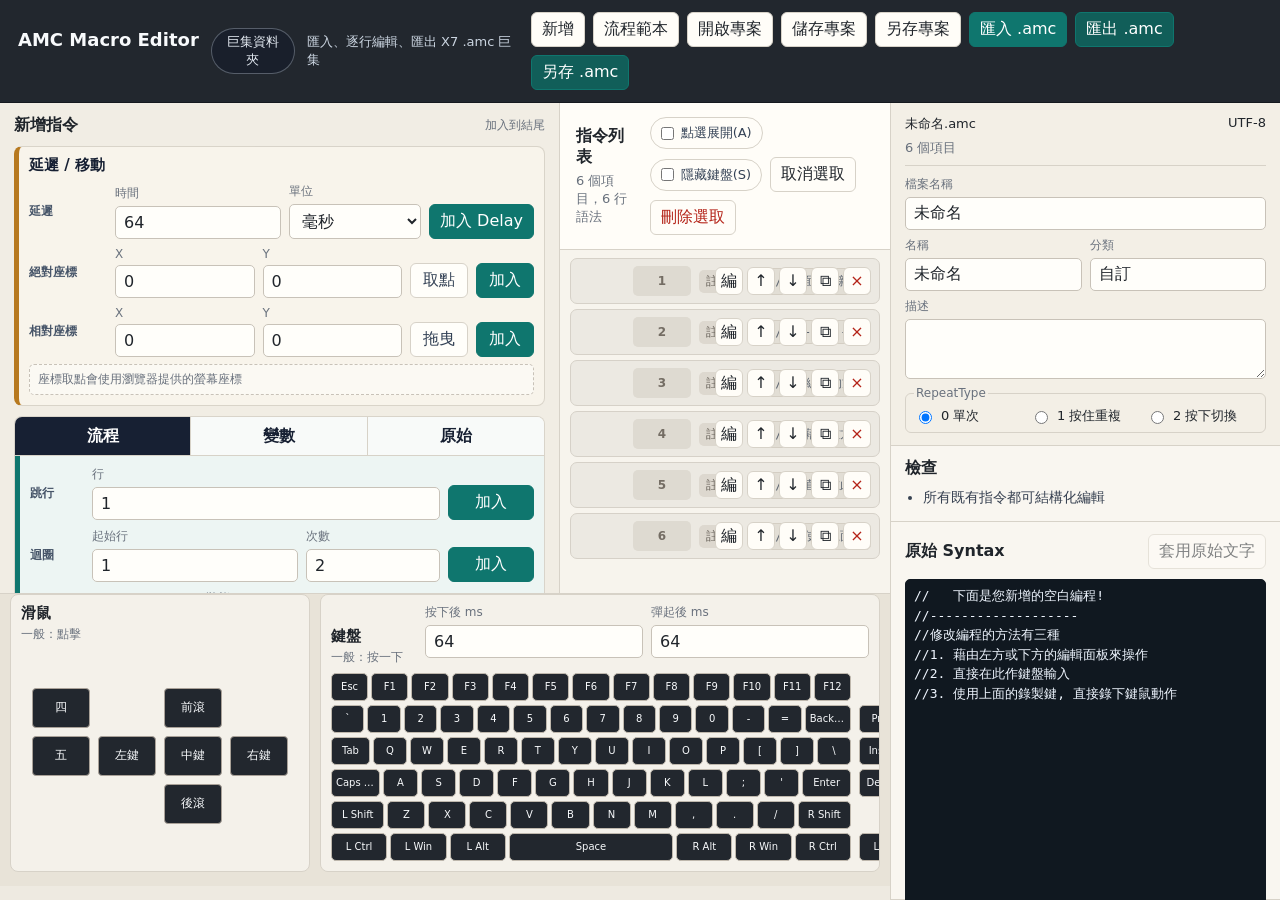
==== index.html @ 572a1f65 "Build AMC macro editor - Add browser-based X7/OSCAR .amc macro editor. - Support .amc import/export," ====
<!doctype html>
<html lang="zh-Hant">
<head>
  <meta charset="utf-8">
  <meta name="viewport" content="width=device-width, initial-scale=1">
  <title>AMC Macro Editor</title>
  <link rel="stylesheet" href="styles.css">
</head>
<body>
  <div class="app-shell">
    <header class="topbar">
      <div class="brand">
        <strong>AMC Macro Editor</strong>
        <button id="macroFolderButton" class="folder-link-button" type="button" title="複製巨集資料夾路徑">巨集資料夾</button>
        <span>匯入、逐行編輯、匯出 X7 .amc 巨集</span>
      </div>
      <div class="top-actions">
        <input id="fileInput" type="file" accept=".amc,.xml,text/xml" hidden>
        <input id="packageInput" type="file" accept=".amc,.xml,text/xml" hidden>
        <input id="projectInput" type="file" accept=".x7proj,.json,application/json" hidden>
        <button id="newButton" class="button" type="button">新增</button>
        <button id="templateButton" class="button" type="button">流程範本</button>
        <button id="openProjectButton" class="button" type="button">開啟專案</button>
        <button id="saveProjectButton" class="button" type="button">儲存專案</button>
        <button id="saveProjectAsButton" class="button" type="button">另存專案</button>
        <button id="openButton" class="button primary" type="button">匯入 .amc</button>
        <button id="exportButton" class="button strong" type="button">匯出 .amc</button>
        <button id="exportAsButton" class="button strong" type="button">另存 .amc</button>
      </div>
    </header>

    <main class="workspace">
      <aside class="sidebar">
        <section class="panel tool-panel">
          <div class="panel-head">
            <h2>新增指令</h2>
            <span id="insertPosition">加入到結尾</span>
          </div>

          <section class="tool-card tool-card-primary">
            <h3>延遲 / 移動</h3>
            <div class="tool-line delay-line">
              <span class="tool-label">延遲</span>
              <label class="inline-field">
                <span>時間</span>
                <input id="delayValue" type="number" value="64" min="0">
              </label>
              <label class="inline-field">
                <span>單位</span>
                <select id="delayUnit">
                  <option value="ms">毫秒</option>
                  <option value="s">秒</option>
                  <option value="m">分鐘</option>
                </select>
              </label>
              <button class="button" data-add="delay" type="button">加入 Delay</button>
            </div>

            <input id="moveCommand" type="hidden" value="MoveR">
            <div class="tool-line move-line">
              <span class="tool-label">絕對座標</span>
              <label class="inline-field">
                <span>X</span>
                <input id="moveAbsX" type="number" value="0">
              </label>
              <label class="inline-field">
                <span>Y</span>
                <input id="moveAbsY" type="number" value="0">
              </label>
              <button id="captureAbsButton" class="button capture-button" type="button" title="按住後在目標位置放開">取點</button>
              <button class="button" data-add="moveAbs" type="button">加入</button>
            </div>

            <div class="tool-line move-line">
              <span class="tool-label">相對座標</span>
              <label class="inline-field">
                <span>X</span>
                <input id="moveRelX" type="number" value="0">
              </label>
              <label class="inline-field">
                <span>Y</span>
                <input id="moveRelY" type="number" value="0">
              </label>
              <button id="captureRelButton" class="button capture-button" type="button" title="以絕對座標為起點，拖曳到目標位置後放開">拖曳</button>
              <button class="button" data-add="moveRel" type="button">加入</button>
            </div>
            <div id="coordinateStatus" class="coordinate-status">座標取點會使用瀏覽器提供的螢幕座標</div>
          </section>

          <section class="tool-tabs">
            <div class="tool-tab-list" role="tablist" aria-label="新增指令分類">
              <button class="tool-tab active" data-tool-tab="flow" type="button">流程</button>
              <button class="tool-tab" data-tool-tab="vars" type="button">變數</button>
              <button class="tool-tab" data-tool-tab="raw" type="button">原始</button>
            </div>

            <div class="tool-tab-panel flow-panel active" data-tool-panel="flow">
              <div class="tool-line flow-goto-line">
                <span class="tool-label">跳行</span>
                <label class="inline-field">
                  <span>行</span>
                  <input id="gotoLine" type="number" value="1" min="1">
                </label>
                <button class="button" data-add="goto" type="button" title="加入 Goto">加入</button>
              </div>

              <div class="tool-line flow-repeat-line">
                <span class="tool-label">迴圈</span>
                <label class="inline-field">
                  <span>起始行</span>
                  <input id="repeatStart" type="number" value="1" min="1">
                </label>
                <label class="inline-field">
                  <span>次數</span>
                  <input id="repeatTimes" type="number" value="2" min="1">
                </label>
                <button class="button" data-add="goWhile" type="button" title="加入 GoWhile">加入</button>
              </div>

              <div class="tool-line flow-ifkey-line">
                <span class="tool-label">按鈕條件</span>
                <label class="inline-field">
                  <span>按鈕</span>
                  <input id="ifKeyButton" type="number" value="1" min="1">
                </label>
                <label class="inline-field">
                  <span>狀態</span>
                  <select id="ifKeyState">
                    <option value="1">按下</option>
                    <option value="0">彈起</option>
                  </select>
                </label>
                <label class="inline-field">
                  <span>跳到</span>
                  <input id="ifKeyTarget" type="number" value="1" min="1">
                </label>
                <button class="button" data-add="ifKey" type="button" title="加入 IfKey">加入</button>
              </div>
            </div>

            <div class="tool-tab-panel vars-panel" data-tool-panel="vars">
              <div class="tool-line var-cond-line">
                <span class="tool-label">條件</span>
                <label class="inline-field">
                  <span>如果</span>
                  <select id="condLeft"></select>
                </label>
                <label class="inline-field">
                  <span>比較</span>
                  <select id="condOp">
                    <option value="==">等同</option>
                    <option value="!=">不等同</option>
                  </select>
                </label>
                <label class="inline-field">
                  <span>右值</span>
                  <select id="condRightKind">
                    <option value="number">數字</option>
                    <option value="var">變數</option>
                  </select>
                </label>
                <label class="inline-field">
                  <span>值</span>
                  <input id="condRightNumber" type="number" value="100">
                  <select id="condRightVar" hidden></select>
                </label>
                <label class="inline-field">
                  <span>跳到</span>
                  <input id="condTarget" type="number" value="1" min="1">
                </label>
                <button class="button" data-add="varIf" type="button" title="加入條件">加入</button>
              </div>

              <div class="tool-line var-assign-line">
                <span class="tool-label">指定</span>
                <label class="inline-field">
                  <span>指定</span>
                  <select id="assignLeft"></select>
                </label>
                <label class="inline-field">
                  <span>模式</span>
                  <select id="assignMode">
                    <option value="number">等於數字</option>
                    <option value="var">等於變數</option>
                    <option value="add">變數加數字</option>
                  </select>
                </label>
                <label class="inline-field assign-source" hidden>
                  <span>來源</span>
                  <select id="assignSource"></select>
                </label>
                <label class="inline-field">
                  <span>數值</span>
                  <input id="assignNumber" type="number" value="100">
                </label>
                <button class="button" data-add="varSet" type="button" title="加入指定">加入</button>
              </div>
            </div>

            <div class="tool-tab-panel raw-tool-panel" data-tool-panel="raw">
              <div class="tool-line package-line">
                <span class="tool-label">AMC 包</span>
                <span class="disabled-note">插入外部 .amc，匯出時展開</span>
                <button id="packageButton" class="button primary" type="button">插入包</button>
              </div>
              <div class="tool-line raw-line disabled-line">
                <span class="tool-label">原始行</span>
                <label class="inline-field">
                  <span>指令</span>
                  <input id="rawLine" type="text" value="" disabled>
                </label>
                <button class="button" data-add="rawLine" type="button" disabled>加入原始行</button>
              </div>
              <div class="tool-line raw-blank-line disabled-line">
                <span class="tool-label">空白行</span>
                <span class="disabled-note">暫停使用</span>
                <button class="button" data-add="blank" type="button" disabled>空白行</button>
              </div>
              <div class="tool-line raw-comment-line">
                <span class="tool-label">註解</span>
                <label class="inline-field">
                  <span>文字</span>
                  <input id="commentText" type="text" value="說明">
                </label>
                <button class="button" data-add="comment" type="button">加入註解</button>
              </div>
            </div>
          </section>
        </section>
      </aside>

      <section class="editor-shell">
        <div class="editor-head">
          <div>
            <h1>指令列表</h1>
            <p id="editorSummary">0 個項目，0 行語法</p>
          </div>
          <div class="editor-actions">
            <label class="toggle-chip" title="A：切換點選指令列時是否直接展開編輯欄">
              <input id="autoExpandToggle" type="checkbox">
              <span>點選展開(A)</span>
            </label>
            <label class="toggle-chip" title="S：收合/展開鍵盤滑鼠">
              <input id="inputDockToggle" type="checkbox">
              <span>隱藏鍵盤(S)</span>
            </label>
            <button id="clearSelectionButton" class="button" type="button">取消選取</button>
            <button id="deleteSelectionButton" class="button danger" type="button">刪除選取</button>
          </div>
        </div>
        <div id="steps" class="steps" aria-live="polite"></div>
      </section>

      <section id="inputDock" class="input-dock">
        <button id="inputDockRestore" class="input-dock-status" type="button" title="按 S 展開鍵盤滑鼠">
          <strong>鍵盤 / 滑鼠</strong>
          <span>已收合，按 S 展開</span>
        </button>

        <section class="panel mouse-panel">
          <div class="input-head">
            <div>
              <h2>滑鼠</h2>
              <span id="mouseMode">一般：點擊</span>
            </div>
          </div>
          <div id="mousePadGrid" class="mouse-pad-grid">
            <button class="mouse-key mouse-side mouse-four" data-mouse-action="Button4" type="button" title="側鍵4">四</button>
            <button class="mouse-key mouse-side mouse-five" data-mouse-action="Button5" type="button" title="側鍵5">五</button>
            <button class="mouse-key mouse-button mouse-left" data-mouse-action="Left" type="button" title="左鍵">左鍵</button>
            <button class="mouse-key mouse-button mouse-middle" data-mouse-action="Middle" type="button" title="中鍵">中鍵</button>
            <button class="mouse-key mouse-button mouse-right" data-mouse-action="Right" type="button" title="右鍵">右鍵</button>
            <button class="mouse-key mouse-wheel mouse-wheel-up" data-mouse-action="WheelUp" type="button" title="滾輪向上">前滾</button>
            <button class="mouse-key mouse-wheel mouse-wheel-down" data-mouse-action="WheelDown" type="button" title="滾輪向下">後滾</button>
          </div>
        </section>

        <section class="panel keyboard-panel">
          <div class="keyboard-head">
            <div>
              <h2>鍵盤</h2>
              <span id="keyboardMode">一般：按一下</span>
            </div>
            <div class="tap-settings">
              <label class="field compact">
                <span>按下後 ms</span>
                <input id="tapDelayInput" type="number" value="64" min="0">
              </label>
              <label class="field compact">
                <span>彈起後 ms</span>
                <input id="tapReleaseDelayInput" type="number" value="64" min="0">
              </label>
            </div>
          </div>
          <div id="keyboardGrid" class="keyboard-grid"></div>
        </section>
      </section>

      <aside class="raw-shell">
        <section class="panel meta-panel">
          <div class="compact-facts meta-facts">
            <span id="fileName">未命名.amc</span>
            <span id="encodingName">UTF-8</span>
            <span id="statusText">可編輯</span>
          </div>
          <label class="field">
            <span>檔案名稱</span>
            <input id="saveNameInput" type="text" autocomplete="off" value="未命名">
          </label>
          <div class="meta-grid">
            <label class="field">
              <span>名稱</span>
              <input id="commentInput" type="text" autocomplete="off">
            </label>
            <label class="field">
              <span>分類</span>
              <input id="softwareInput" type="text" autocomplete="off">
            </label>
          </div>
          <label class="field">
            <span>描述</span>
            <textarea id="descriptionInput" rows="2"></textarea>
          </label>
          <fieldset class="repeat-field">
            <legend>RepeatType</legend>
            <label><input type="radio" name="repeatType" value="0"> 0 單次</label>
            <label><input type="radio" name="repeatType" value="1"> 1 按住重複</label>
            <label><input type="radio" name="repeatType" value="2"> 2 按下切換</label>
          </fieldset>
        </section>
        <section class="panel analysis-panel">
          <h2>檢查</h2>
          <ul id="analysisList" class="analysis-list"></ul>
        </section>
        <section class="panel raw-panel">
          <div class="panel-head">
            <h2>原始 Syntax</h2>
            <button id="applyRawButton" class="button" type="button" disabled>套用原始文字</button>
          </div>
          <textarea id="rawSyntax" spellcheck="false"></textarea>
        </section>
      </aside>
    </main>
  </div>

  <script src="macro-core.js"></script>
  <script src="app.js"></script>
</body>
</html>
---- styles.css ----
:root {
  --bg: #eeeae1;
  --surface: #fffdf8;
  --surface-soft: #f7f4ed;
  --ink: #20252b;
  --muted: #69717d;
  --line: #d7d2c8;
  --accent: #0f766e;
  --accent-strong: #115e59;
  --danger: #b42318;
  --code-bg: #101820;
  --code-ink: #eff6ff;
  font-family: "Segoe UI", "Noto Sans TC", "Microsoft JhengHei", system-ui, sans-serif;
}

* {
  box-sizing: border-box;
}

html,
body {
  margin: 0;
  min-height: 100%;
  background: var(--bg);
  color: var(--ink);
}

body {
  overflow: hidden;
}

button,
input,
select,
textarea {
  font: inherit;
}

.app-shell {
  display: grid;
  grid-template-rows: auto 1fr;
  height: 100vh;
}

.topbar {
  display: flex;
  align-items: center;
  justify-content: space-between;
  gap: 16px;
  padding: 12px 18px;
  background: #22272e;
  color: #f8fafc;
  border-bottom: 1px solid #15191f;
}

.brand {
  display: flex;
  align-items: baseline;
  gap: 12px;
  min-width: 0;
}

.brand strong {
  font-size: 18px;
  white-space: nowrap;
}

.folder-link-button {
  min-height: 28px;
  border: 1px solid rgba(203, 213, 225, 0.34);
  border-radius: 999px;
  background: rgba(15, 23, 42, 0.42);
  color: #e2e8f0;
  padding: 4px 10px;
  font-size: 13px;
  cursor: pointer;
}

.folder-link-button:hover {
  border-color: #5eead4;
  color: #ffffff;
}

.brand span {
  color: #cbd5e1;
  font-size: 13px;
}

.top-actions,
.button-row,
.editor-actions {
  display: flex;
  align-items: center;
  gap: 8px;
  flex-wrap: wrap;
}

.toggle-chip {
  display: inline-flex;
  align-items: center;
  gap: 7px;
  min-height: 32px;
  padding: 6px 10px;
  border: 1px solid var(--line);
  border-radius: 999px;
  background: var(--surface);
  color: #334155;
  font-size: 13px;
  cursor: pointer;
  user-select: none;
}

.toggle-chip input {
  width: auto;
  min-height: auto;
  margin: 0;
  accent-color: var(--accent);
}

.toggle-chip:has(input:checked) {
  border-color: var(--accent);
  background: #e6f3f1;
  color: #0f766e;
}

.button,
.icon-button {
  min-height: 32px;
  border: 1px solid var(--line);
  border-radius: 6px;
  background: var(--surface);
  color: var(--ink);
  padding: 6px 10px;
  cursor: pointer;
}

.button:hover,
.icon-button:hover,
.key:hover {
  border-color: var(--accent);
}

.button.primary,
.button.strong {
  background: var(--accent);
  border-color: var(--accent);
  color: white;
}

.button.strong {
  background: var(--accent-strong);
}

.button.danger,
.icon-button.danger {
  color: var(--danger);
}

.button[data-add] {
  background: var(--accent);
  border-color: var(--accent);
  color: #ffffff;
}

.button[data-add]:hover {
  background: var(--accent-strong);
  border-color: var(--accent-strong);
}

.button[data-add]:disabled {
  background: #e7e2d8;
  border-color: #c8c2b8;
  color: #8a8277;
}

.button.full {
  width: 100%;
}

.button:disabled {
  opacity: 0.55;
  cursor: default;
}

.workspace {
  display: grid;
  grid-template-columns: minmax(460px, 560px) minmax(0, 1fr) minmax(320px, 390px);
  grid-template-rows: minmax(0, 1fr) auto;
  min-height: 0;
}

.sidebar,
.raw-shell {
  min-height: 0;
  overflow: auto;
  background: #e8e3d8;
}

.sidebar {
  grid-column: 1;
  grid-row: 1;
  border-right: 1px solid var(--line);
  overflow-x: hidden;
}

.raw-shell {
  grid-column: 3;
  grid-row: 1 / 3;
  display: grid;
  grid-template-rows: auto auto minmax(0, 1fr);
  border-left: 1px solid var(--line);
}

.panel {
  padding: 12px 14px;
  border-bottom: 1px solid var(--line);
  background: rgba(255, 253, 248, 0.74);
}

.panel h2,
.editor-head h1 {
  margin: 0;
  font-size: 16px;
}

.panel-head,
.editor-head {
  display: flex;
  justify-content: space-between;
  align-items: center;
  gap: 12px;
}

.panel-head span,
.muted {
  color: var(--muted);
  font-size: 12px;
}

.compact-facts {
  display: grid;
  grid-template-columns: minmax(0, 1fr) auto;
  gap: 6px 8px;
  font-size: 13px;
}

.compact-facts span {
  min-width: 0;
  overflow: hidden;
  text-overflow: ellipsis;
  white-space: nowrap;
}

#statusText {
  grid-column: 1 / -1;
  color: var(--muted);
}

.meta-facts {
  margin-bottom: 10px;
  padding-bottom: 8px;
  border-bottom: 1px solid var(--line);
}

.meta-grid,
.tap-settings,
.split-fields {
  display: grid;
  grid-template-columns: repeat(2, minmax(0, 1fr));
  gap: 8px;
}

.split-fields {
  align-items: end;
}

.field,
.inline-field {
  display: grid;
  gap: 4px;
  min-width: 0;
}

.field {
  margin-bottom: 9px;
}

.field.compact {
  margin-bottom: 8px;
}

.field span,
.inline-field span,
.repeat-field legend {
  color: var(--muted);
  font-size: 12px;
}

input,
select,
textarea {
  width: 100%;
  min-height: 32px;
  border: 1px solid #c8c2b8;
  border-radius: 5px;
  background: #fffefa;
  color: var(--ink);
  padding: 6px 8px;
}

textarea {
  resize: vertical;
  line-height: 1.45;
}

input:focus,
select:focus,
textarea:focus,
button:focus-visible {
  outline: 2px solid rgba(15, 118, 110, 0.28);
  outline-offset: 1px;
}

.repeat-field {
  display: grid;
  grid-template-columns: repeat(3, minmax(0, 1fr));
  gap: 6px;
  margin: 0;
  padding: 8px;
  border: 1px solid var(--line);
  border-radius: 6px;
}

.repeat-field label {
  display: flex;
  align-items: center;
  gap: 6px;
  font-size: 13px;
  white-space: nowrap;
}

.repeat-field input {
  width: auto;
  min-height: auto;
}

.raw-shell .meta-panel {
  background: #f3efe6;
}

.raw-shell .meta-panel .field {
  margin-bottom: 7px;
}

.raw-shell .meta-panel textarea {
  min-height: 58px;
}

.raw-shell .meta-panel .repeat-field {
  grid-template-columns: repeat(3, minmax(0, 1fr));
  gap: 5px;
  padding: 7px 8px;
}

.keyboard-panel {
  background: #f4f1ea;
  border: 1px solid var(--line);
  border-radius: 8px;
  margin: 0;
  padding: 9px 10px 10px;
  min-width: 0;
  overflow-x: auto;
}

.mouse-panel {
  background: #f4f1ea;
  border: 1px solid var(--line);
  border-radius: 8px;
  margin: 0;
  padding: 9px 10px 10px;
  align-self: stretch;
  display: grid;
  grid-template-rows: auto 1fr;
}

.input-dock {
  grid-column: 1 / 3;
  grid-row: 2;
  display: grid;
  grid-template-columns: 300px minmax(0, 1fr);
  gap: 10px;
  align-items: end;
  padding: 0 10px 14px;
  margin-bottom: 14px;
  border-top: 1px solid var(--line);
  background: #e8e3d8;
}

.input-dock-status {
  display: none;
  width: 100%;
  min-height: 38px;
  border: 1px solid var(--line);
  border-radius: 7px;
  background: #f7f4ed;
  color: #334155;
  cursor: pointer;
  text-align: left;
  padding: 6px 12px;
}

.input-dock-status strong {
  margin-right: 10px;
}

.input-dock-status span {
  color: var(--muted);
  font-size: 12px;
}

.input-dock.collapsed {
  grid-template-columns: minmax(0, 1fr);
  align-items: stretch;
  padding: 8px 10px 10px;
  margin-bottom: 8px;
}

.input-dock.collapsed .input-dock-status {
  display: block;
}

.input-dock.collapsed .mouse-panel,
.input-dock.collapsed .keyboard-panel {
  display: none;
}

.input-dock > .panel {
  height: 100%;
}

.keyboard-head,
.input-head {
  display: flex;
  justify-content: space-between;
  gap: 12px;
  align-items: end;
  margin-bottom: 7px;
}

.keyboard-head h2,
.input-head h2 {
  margin: 0;
  font-size: 15px;
}

.keyboard-head span,
.input-head span {
  color: var(--muted);
  font-size: 12px;
}

.tool-panel {
  background: #f1ede4;
}

.tool-panel > .panel-head {
  margin-bottom: 10px;
}

.keyboard-grid {
  display: grid;
  grid-template-columns: minmax(520px, 1fr) minmax(150px, 170px) minmax(135px, 155px);
  align-items: end;
  gap: 8px;
  min-width: 821px;
}

.keyboard-section {
  display: grid;
  gap: 4px;
  min-width: 0;
}

.keyboard-row {
  display: flex;
  gap: 3px;
  min-width: 0;
}

.key {
  flex: 1 1 0;
  min-width: 0;
  min-height: 28px;
  border: 1px solid #bfb8ad;
  border-radius: 5px;
  background: #22272e;
  color: #f8fafc;
  padding: 3px 4px;
  font-size: 10px;
  line-height: 1;
  cursor: pointer;
  overflow: hidden;
  text-overflow: ellipsis;
  white-space: nowrap;
}

.key-space {
  flex: 4 1 0;
}

.key-backspace,
.key-caps-lock,
.key-enter,
.key-l-shift,
.key-r-shift {
  flex: 1.55 1 0;
}

.key-tab,
.key-l-ctrl,
.key-r-ctrl,
.key-l-alt,
.key-r-alt,
.key-l-win,
.key-r-win {
  flex: 1.2 1 0;
}

.key-spacer {
  flex: 0.45 1 0;
}

.mouse-pad-grid {
  display: grid;
  grid-template-columns: repeat(4, 58px);
  grid-template-rows: repeat(3, 40px);
  gap: 8px;
  align-items: stretch;
  justify-content: center;
  align-content: center;
  width: max-content;
  max-width: 100%;
  justify-self: center;
  align-self: center;
}

.mouse-key {
  border: 1px solid #a9a198;
  border-radius: 4px;
  background: #22272e;
  color: #f8fafc;
  cursor: pointer;
  font-size: 12px;
}

.mouse-key:hover {
  border-color: var(--accent);
}

.mouse-four {
  grid-column: 1;
  grid-row: 1;
}

.mouse-five {
  grid-column: 1;
  grid-row: 2;
}

.mouse-left {
  grid-column: 2;
  grid-row: 2;
}

.mouse-middle {
  grid-column: 3;
  grid-row: 2;
}

.mouse-right {
  grid-column: 4;
  grid-row: 2;
}

.mouse-wheel-up {
  grid-column: 3;
  grid-row: 1;
}

.mouse-wheel-down {
  grid-column: 3;
  grid-row: 3;
}

details {
  border: 1px solid rgba(215, 210, 200, 0.95);
  border-left-width: 5px;
  border-radius: 8px;
  padding: 9px 10px 10px;
  margin-top: 10px;
  background: #fffdf8;
}

details:first-of-type {
  margin-top: 0;
}

summary {
  cursor: pointer;
  font-weight: 650;
  margin-bottom: 8px;
}

.tool-panel details:nth-of-type(1) {
  background: #edf5f3;
  border-left-color: #0f766e;
}

.tool-panel details:nth-of-type(2) {
  background: #f2eff8;
  border-left-color: #6d5bd0;
}

.tool-panel details:nth-of-type(3) {
  background: #eef3f8;
  border-left-color: #2563eb;
}

.tool-panel details summary {
  display: flex;
  align-items: center;
  gap: 6px;
  color: #172033;
}

.tool-panel details summary::marker {
  color: #172033;
}

.tool-card {
  border: 1px solid rgba(215, 210, 200, 0.95);
  border-left-width: 5px;
  border-radius: 8px;
  padding: 9px 10px 10px;
  margin-bottom: 10px;
}

.tool-card-primary {
  background: #f8f4eb;
  border-left-color: #b7791f;
}

.tool-card h3 {
  margin: 0 0 8px;
  font-size: 15px;
  color: #172033;
}

.tool-tabs {
  border: 1px solid rgba(215, 210, 200, 0.95);
  border-radius: 8px;
  overflow: hidden;
  background: #fffdf8;
}

.tool-tab-list {
  display: grid;
  grid-template-columns: repeat(3, 1fr);
  gap: 0;
  border-bottom: 1px solid var(--line);
}

.tool-tab {
  min-height: 38px;
  border: 0;
  border-right: 1px solid var(--line);
  background: #f8faf9;
  color: #172033;
  font-weight: 650;
  cursor: pointer;
}

.tool-tab:last-child {
  border-right: 0;
}

.tool-tab.active {
  background: #172033;
  color: #ffffff;
}

.tool-tab-panel {
  display: none;
  padding: 10px;
  border-left: 5px solid transparent;
}

.tool-tab-panel.active {
  display: block;
}

.flow-panel {
  background: #edf5f3;
  border-left-color: #0f766e;
}

.vars-panel {
  background: #f2eff8;
  border-left-color: #6d5bd0;
}

.raw-tool-panel {
  background: #eef3f8;
  border-left-color: #2563eb;
}

.tool-line {
  display: grid;
  grid-template-columns: 78px minmax(0, 1fr) auto;
  gap: 8px;
  align-items: end;
  margin-top: 8px;
}

.tool-line:first-of-type {
  margin-top: 0;
}

.tool-line .tool-label {
  align-self: center;
  color: #475569;
  font-size: 12px;
  font-weight: 650;
}

.tool-line .field,
.tool-line .inline-field {
  margin-bottom: 0;
}

.tool-line .button {
  white-space: nowrap;
}

.mouse-line {
  grid-template-columns: 78px minmax(0, 1fr) auto auto;
}

.delay-line {
  grid-template-columns: 78px minmax(90px, 1fr) minmax(88px, 0.8fr) auto;
}

.move-line {
  grid-template-columns: 78px minmax(74px, 1fr) minmax(74px, 1fr) 58px 58px;
}

.capture-button {
  background: #fffefa;
  color: #334155;
  padding-left: 6px;
  padding-right: 6px;
}

.capture-button.active {
  border-color: #2563eb;
  background: #dbeafe;
  color: #1d4ed8;
}

.coordinate-status {
  margin-top: 7px;
  padding: 6px 8px;
  border: 1px dashed #c8c2b8;
  border-radius: 5px;
  background: rgba(255, 255, 255, 0.42);
  color: var(--muted);
  font-size: 12px;
}

.coordinate-capture-overlay {
  position: fixed;
  inset: 0;
  z-index: 9999;
  display: grid;
  place-items: center;
  pointer-events: none;
  background: rgba(15, 23, 42, 0.08);
  color: #0f172a;
  cursor: crosshair;
}

.coordinate-capture-overlay::before {
  content: "";
  position: absolute;
  inset: 0;
  cursor: crosshair;
}

.coordinate-capture-card {
  padding: 9px 12px;
  border-radius: 7px;
  background: rgba(255, 253, 248, 0.92);
  border: 1px solid var(--line);
  box-shadow: 0 8px 24px rgba(15, 23, 42, 0.18);
  font-size: 13px;
  font-weight: 650;
}

.flow-goto-line {
  grid-template-columns: 54px minmax(0, 1fr) 86px;
}

.flow-repeat-line {
  grid-template-columns: 54px minmax(80px, 1fr) minmax(60px, 0.65fr) 86px;
}

.flow-ifkey-line {
  grid-template-columns: 54px minmax(66px, 0.8fr) minmax(82px, 0.9fr) minmax(66px, 0.8fr) 86px;
}

.var-cond-line {
  grid-template-columns: 44px minmax(62px, 0.85fr) minmax(58px, 0.75fr) minmax(62px, 0.8fr) minmax(66px, 0.9fr) minmax(46px, 0.55fr) 86px;
  gap: 6px;
}

.var-assign-line {
  grid-template-columns: 44px minmax(64px, 0.8fr) minmax(104px, 1.1fr) minmax(64px, 0.8fr) minmax(58px, 0.7fr) 86px;
  gap: 6px;
}

.raw-line,
.package-line,
.raw-comment-line {
  grid-template-columns: 78px minmax(0, 1fr) auto;
}

.raw-blank-line {
  grid-template-columns: 78px minmax(0, 1fr) auto;
}

.tool-tab-panel .button[data-add] {
  width: 86px;
  padding-left: 6px;
  padding-right: 6px;
}

.disabled-line {
  opacity: 0.62;
}

.disabled-note {
  align-self: center;
  min-height: 32px;
  display: flex;
  align-items: center;
  padding: 0 9px;
  border: 1px dashed #b8b1a7;
  border-radius: 5px;
  color: var(--muted);
  background: rgba(255, 255, 255, 0.42);
}

.editor-shell {
  grid-column: 2;
  grid-row: 1;
  min-width: 0;
  min-height: 0;
  display: grid;
  grid-template-rows: auto minmax(0, 1fr);
  background: var(--surface-soft);
}

.editor-head {
  padding: 14px 16px;
  border-bottom: 1px solid var(--line);
  background: var(--surface);
}

.editor-head p {
  margin: 4px 0 0;
  color: var(--muted);
  font-size: 13px;
}

.steps {
  position: relative;
  min-height: 0;
  overflow: auto;
  padding: 8px 10px;
}

.step-row {
  position: relative;
  display: grid;
  grid-template-columns: 46px 58px minmax(0, 1fr) auto;
  gap: 8px;
  align-items: center;
  padding: 7px 8px;
  margin-bottom: 5px;
  border: 1px solid var(--line);
  border-radius: 7px;
  background: var(--surface);
  cursor: pointer;
}

.step-row.dragging {
  opacity: 0.48;
}

.step-row.drop-before::before,
.step-row.drop-after::after {
  content: "";
  position: absolute;
  left: 8px;
  right: 8px;
  height: 3px;
  border-radius: 999px;
  background: var(--accent);
  box-shadow: 0 0 0 2px rgba(15, 118, 110, 0.16);
}

.step-row.drop-before::before {
  top: -5px;
}

.step-row.drop-after::after {
  bottom: -5px;
}

.step-row.selected {
  border-color: var(--accent);
  box-shadow: 0 0 0 2px rgba(15, 118, 110, 0.14);
}

.step-row.flow-target {
  background: #fffdf5;
}

.step-row.flow-inner-target .line-number {
  background: #fef3c7;
  color: #92400e;
}

.step-row.flow-invalid {
  border-color: rgba(180, 35, 24, 0.55);
}

.step-row.package-row {
  background: #f6fbfb;
}

.step-row.type-comment {
  border-color: #d6d1c8;
  background: #ece9e2;
  color: #68717d;
}

.step-row.type-comment.selected {
  border-color: #8b949e;
  box-shadow: 0 0 0 2px rgba(100, 116, 139, 0.18);
}

.step-row.type-comment .line-number {
  background: #dedad1;
  color: #746d64;
}

.step-row.type-comment .badge {
  background: #ddd8cf;
  color: #69635b;
}

.step-row.type-comment .step-summary strong {
  color: #5f6670;
  font-weight: 600;
}

.step-row.type-comment code {
  border: 1px solid #d4cec3;
  background: #e2ded5;
  color: #5d6570;
}

.flow-rail {
  --lane-0: 10px;
  --lane-1: 22px;
  --lane-2: 34px;
  --rail-join: 18px;
  --marker-y: 50%;
  position: relative;
  display: grid;
  place-items: center;
  align-self: stretch;
  min-height: 30px;
  width: 46px;
  min-width: 46px;
  color: #64748b;
  font-size: 11px;
  font-weight: 800;
}

.rail-marker {
  position: absolute;
  z-index: 2;
  display: grid;
  place-items: center;
  width: 20px;
  height: 22px;
  border-radius: 999px;
  background: transparent;
  left: calc(100% - 10px);
  top: var(--marker-y);
  transform: translate(-50%, -50%);
}

.rail-marker:empty {
  display: none;
}

.rail-marker.marker-lane-0 {
  left: var(--lane-0);
}

.rail-marker.marker-lane-1 {
  left: var(--lane-1);
}

.rail-marker.marker-lane-2 {
  left: var(--lane-2);
}

.flow-overlay {
  position: absolute;
  top: 0;
  left: 0;
  z-index: 2;
  pointer-events: none;
}

.flow-overlay-line {
  stroke-width: 2;
  stroke-linecap: round;
  opacity: 0.78;
}

.flow-overlay-dot {
  stroke: var(--surface);
  stroke-width: 2;
}

.flow-overlay-line.lane-0,
.flow-overlay-dot.lane-0 {
  stroke: #7c3aed;
  fill: #7c3aed;
}

.flow-overlay-line.lane-1,
.flow-overlay-dot.lane-1 {
  stroke: #2563eb;
  fill: #2563eb;
}

.flow-overlay-line.lane-2,
.flow-overlay-dot.lane-2 {
  stroke: #d97706;
  fill: #d97706;
}

.jump-rail .rail-marker {
  background: #e0f2fe;
  color: #0369a1;
}

.loop-rail .rail-marker,
.loop-band-rail .rail-marker {
  background: #f3e8ff;
  color: #7e22ce;
}

.package-rail .rail-marker {
  background: #ccfbf1;
  color: #0f766e;
  font-size: 10px;
}

.invalid-rail .rail-marker {
  background: #fee4e2;
  color: var(--danger);
}

.rail-loop {
  position: absolute;
  top: calc(-1 * var(--rail-join));
  bottom: calc(-1 * var(--rail-join));
  width: 2px;
  background: #c084fc;
  opacity: 0.78;
  transform: translateX(-50%);
}

.rail-loop.lane-0 {
  left: var(--lane-0);
  background: #7c3aed;
  color: #7c3aed;
}

.rail-loop.lane-1 {
  left: var(--lane-1);
  background: #2563eb;
  color: #2563eb;
}

.rail-loop.lane-2 {
  left: var(--lane-2);
  background: #d97706;
  color: #d97706;
}

.rail-loop.start {
  top: var(--marker-y);
}

.rail-loop.end {
  bottom: calc(100% - var(--marker-y));
}

.rail-loop.single {
  top: calc(var(--marker-y) - 11px);
  bottom: calc(100% - var(--marker-y) - 11px);
}

.rail-loop.start::before,
.rail-loop.end::after,
.rail-loop.single::before {
  content: "";
  position: absolute;
  left: 50%;
  width: 7px;
  height: 7px;
  border: 0;
  border-radius: 999px;
  background: currentColor;
  box-shadow: 0 0 0 2px var(--surface);
  transform: translateX(-50%);
}

.rail-loop.start::before,
.rail-loop.single::before {
  top: -4px;
}

.rail-loop.end::after {
  bottom: -4px;
}

.step-row.expanded .flow-rail {
  --marker-y: 15px;
  grid-row: 1 / span 2;
}

.step-row.expanded .line-number,
.step-row.expanded .step-summary,
.step-row.expanded .row-actions {
  align-self: start;
}

.rail-overflow {
  position: absolute;
  right: 18px;
  top: 50%;
  z-index: 2;
  display: grid;
  place-items: center;
  width: 18px;
  height: 18px;
  border-radius: 999px;
  background: #fff7ed;
  color: #9a3412;
  font-style: normal;
  font-size: 10px;
  transform: translateY(-50%);
}

.line-number {
  display: grid;
  place-items: center;
  min-height: 30px;
  border-radius: 5px;
  background: #e7ece4;
  color: #334155;
  font-size: 12px;
  font-weight: 700;
  font-variant-numeric: tabular-nums;
  cursor: grab;
  user-select: none;
}

.step-row.dragging .line-number {
  cursor: grabbing;
}

.step-summary {
  display: grid;
  grid-template-columns: auto auto minmax(0, 1fr) minmax(110px, 34%);
  gap: 8px;
  align-items: center;
  min-width: 0;
}

.badge {
  display: inline-flex;
  align-items: center;
  justify-content: center;
  min-height: 23px;
  padding: 3px 7px;
  border-radius: 5px;
  background: #dceee9;
  color: #17594f;
  font-size: 12px;
  white-space: nowrap;
}

.type-key .badge,
.type-keyTap .badge {
  background: #dbeafe;
  color: #1d4ed8;
}

.type-mouse .badge {
  background: #dcfce7;
  color: #166534;
}

.type-mouseClick .badge {
  background: #d1fae5;
  color: #047857;
}

.type-delay .badge {
  background: #fef3c7;
  color: #92400e;
}

.type-key,
.type-keyTap {
  border-left-width: 4px;
  border-left-color: #93c5fd;
}

.type-mouse {
  border-left-width: 4px;
  border-left-color: #86efac;
}

.type-mouseClick {
  border-left-width: 4px;
  border-left-color: #34d399;
}

.type-delay {
  border-left-width: 4px;
  border-left-color: #fbbf24;
}

.flow-chip {
  display: inline-flex;
  align-items: center;
  justify-content: center;
  min-height: 23px;
  padding: 3px 7px;
  border-radius: 999px;
  background: #eef2ff;
  color: #4338ca;
  font-size: 12px;
  white-space: nowrap;
}

.flow-chip.empty {
  width: 0;
  min-width: 0;
  padding: 0;
  overflow: hidden;
  visibility: hidden;
}

.step-summary strong {
  min-width: 0;
  overflow: hidden;
  text-overflow: ellipsis;
  white-space: nowrap;
  font-size: 14px;
}

code {
  display: block;
  min-width: 0;
  overflow: hidden;
  text-overflow: ellipsis;
  white-space: nowrap;
  border-radius: 5px;
  padding: 4px 6px;
  background: var(--code-bg);
  color: var(--code-ink);
  font-family: Consolas, "Cascadia Mono", monospace;
  font-size: 12px;
}

.row-actions {
  display: flex;
  gap: 4px;
}

.icon-button {
  width: 28px;
  min-height: 28px;
  padding: 0;
  line-height: 1;
}

.step-editor {
  grid-column: 3 / -1;
  display: grid;
  grid-template-columns: repeat(auto-fit, minmax(118px, 1fr));
  gap: 8px;
  width: 100%;
  padding-top: 5px;
}

.package-preview {
  grid-column: 1 / -1;
  max-height: 180px;
  overflow: auto;
}

.package-preview code {
  white-space: pre;
  text-overflow: clip;
}

.inline-field.wide {
  grid-column: 1 / -1;
}

.analysis-list {
  margin: 8px 0 0;
  padding-left: 18px;
  color: #374151;
  line-height: 1.55;
  font-size: 14px;
}

.raw-panel {
  display: grid;
  grid-template-rows: auto 1fr;
  min-height: 0;
}

#rawSyntax {
  min-height: 360px;
  height: 100%;
  resize: none;
  margin-top: 10px;
  background: var(--code-bg);
  color: var(--code-ink);
  border-color: var(--code-bg);
  font-family: Consolas, "Cascadia Mono", monospace;
  font-size: 13px;
  line-height: 1.5;
  white-space: pre;
}

.empty-state {
  display: grid;
  place-items: center;
  height: 180px;
  color: var(--muted);
  border: 1px dashed var(--line);
  border-radius: 8px;
  background: rgba(255, 253, 248, 0.72);
}

[hidden] {
  display: none !important;
}

@media (max-width: 1220px) {
  body {
    overflow: auto;
  }

  .app-shell {
    height: auto;
    min-height: 100vh;
  }

  .workspace {
    grid-template-columns: 1fr;
  }

  .sidebar,
  .raw-shell,
  .steps {
    overflow: visible;
  }
}

@media (max-width: 760px) {
  .topbar,
  .brand,
  .editor-head,
  .panel-head {
    align-items: stretch;
    flex-direction: column;
  }

  .top-actions .button,
  .editor-actions .button {
    flex: 1 1 auto;
  }

  .repeat-field,
  .meta-grid,
  .tap-settings,
  .split-fields {
    grid-template-columns: 1fr;
  }

  .step-row {
    grid-template-columns: 46px 44px minmax(0, 1fr);
  }

  .step-summary {
    grid-template-columns: auto auto minmax(0, 1fr);
  }

  .step-summary code {
    grid-column: 1 / -1;
  }

  .row-actions,
  .step-editor {
    grid-column: 1 / -1;
  }
}
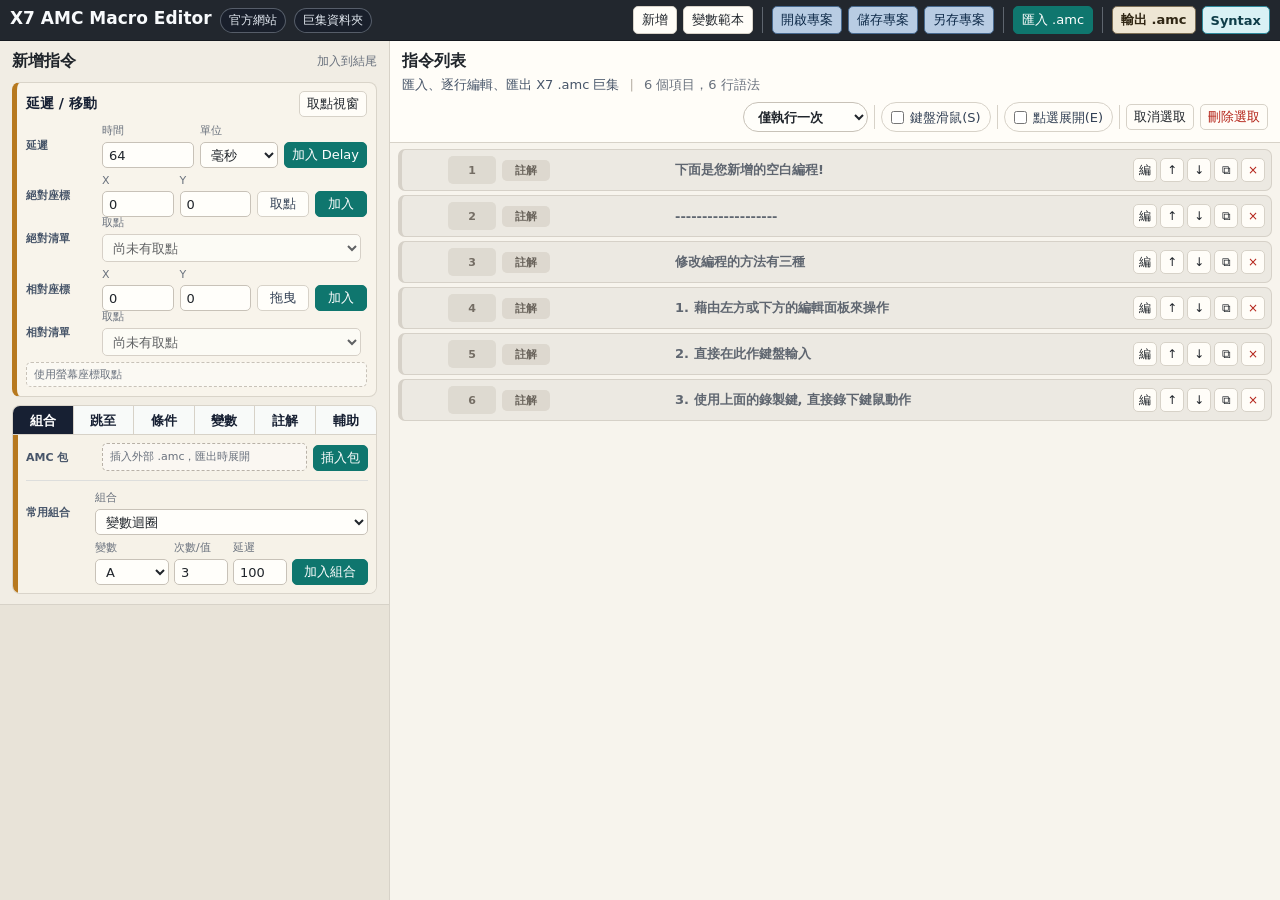
==== commit 2f277bc3: "Prepare public beta release" ====
--- a/index.html
+++ b/index.html
@@ -3,34 +3,42 @@
 <head>
   <meta charset="utf-8">
   <meta name="viewport" content="width=device-width, initial-scale=1">
-  <title>AMC Macro Editor</title>
+  <title>X7 AMC Macro Editor</title>
   <link rel="stylesheet" href="styles.css">
 </head>
 <body>
+  <div id="toast" class="toast" role="status" aria-live="polite"></div>
   <div class="app-shell">
     <header class="topbar">
       <div class="brand">
-        <strong>AMC Macro Editor</strong>
+        <strong>X7 AMC Macro Editor</strong>
+        <a class="folder-link-button" href="http://www.x7.cn/cn/download.asp" target="_blank" rel="noopener noreferrer">官方網站</a>
         <button id="macroFolderButton" class="folder-link-button" type="button" title="複製巨集資料夾路徑">巨集資料夾</button>
-        <span>匯入、逐行編輯、匯出 X7 .amc 巨集</span>
       </div>
       <div class="top-actions">
         <input id="fileInput" type="file" accept=".amc,.xml,text/xml" hidden>
         <input id="packageInput" type="file" accept=".amc,.xml,text/xml" hidden>
         <input id="projectInput" type="file" accept=".x7proj,.json,application/json" hidden>
         <button id="newButton" class="button" type="button">新增</button>
-        <button id="templateButton" class="button" type="button">流程範本</button>
-        <button id="openProjectButton" class="button" type="button">開啟專案</button>
-        <button id="saveProjectButton" class="button" type="button">儲存專案</button>
-        <button id="saveProjectAsButton" class="button" type="button">另存專案</button>
+        <button id="templateButton" class="button" type="button">變數範本</button>
+        <span class="top-action-separator" aria-hidden="true"></span>
+        <button id="openProjectButton" class="button project-action" type="button">開啟專案</button>
+        <button id="saveProjectButton" class="button project-action" type="button">儲存專案</button>
+        <button id="saveProjectAsButton" class="button project-action" type="button">另存專案</button>
+        <span class="top-action-separator" aria-hidden="true"></span>
         <button id="openButton" class="button primary" type="button">匯入 .amc</button>
-        <button id="exportButton" class="button strong" type="button">匯出 .amc</button>
-        <button id="exportAsButton" class="button strong" type="button">另存 .amc</button>
+        <span class="top-action-separator" aria-hidden="true"></span>
+        <button id="metaPanelToggle" class="button top-panel-button meta-panel-action" type="button" aria-expanded="false">輸出 .amc</button>
+        <button id="syntaxPanelToggle" class="button top-panel-button syntax-panel-action" type="button" aria-expanded="false">Syntax</button>
       </div>
     </header>
 
     <main class="workspace">
-      <aside class="sidebar">
+      <aside class="sidebar" aria-label="新增指令面板">
+        <div class="tools-popup-head">
+          <strong>新增指令</strong>
+          <button id="toolsPanelClose" class="button" type="button">關閉</button>
+        </div>
         <section class="panel tool-panel">
           <div class="panel-head">
             <h2>新增指令</h2>
@@ -38,7 +46,10 @@
           </div>
 
           <section class="tool-card tool-card-primary">
-            <h3>延遲 / 移動</h3>
+            <div class="tool-card-head">
+              <h3>延遲 / 移動</h3>
+              <button id="openPickerButton" class="button" type="button">取點視窗</button>
+            </div>
             <div class="tool-line delay-line">
               <span class="tool-label">延遲</span>
               <label class="inline-field">
@@ -70,6 +81,13 @@
               <button id="captureAbsButton" class="button capture-button" type="button" title="按住後在目標位置放開">取點</button>
               <button class="button" data-add="moveAbs" type="button">加入</button>
             </div>
+            <div class="tool-line coordinate-point-line">
+              <span class="tool-label">絕對清單</span>
+              <label class="inline-field coordinate-point-field">
+                <span>取點</span>
+                <select id="absPointSelect"></select>
+              </label>
+            </div>
 
             <div class="tool-line move-line">
               <span class="tool-label">相對座標</span>
@@ -84,17 +102,59 @@
               <button id="captureRelButton" class="button capture-button" type="button" title="以絕對座標為起點，拖曳到目標位置後放開">拖曳</button>
               <button class="button" data-add="moveRel" type="button">加入</button>
             </div>
-            <div id="coordinateStatus" class="coordinate-status">座標取點會使用瀏覽器提供的螢幕座標</div>
+            <div class="tool-line coordinate-point-line">
+              <span class="tool-label">相對清單</span>
+              <label class="inline-field coordinate-point-field">
+                <span>取點</span>
+                <select id="relPointSelect"></select>
+              </label>
+            </div>
+            <div id="coordinateStatus" class="coordinate-status">使用螢幕座標取點</div>
           </section>
 
           <section class="tool-tabs">
             <div class="tool-tab-list" role="tablist" aria-label="新增指令分類">
-              <button class="tool-tab active" data-tool-tab="flow" type="button">流程</button>
+              <button class="tool-tab active" data-tool-tab="combos" type="button">組合</button>
+              <button class="tool-tab" data-tool-tab="flow" type="button">跳至</button>
+              <button class="tool-tab" data-tool-tab="conditions" type="button">條件</button>
               <button class="tool-tab" data-tool-tab="vars" type="button">變數</button>
-              <button class="tool-tab" data-tool-tab="raw" type="button">原始</button>
-            </div>
-
-            <div class="tool-tab-panel flow-panel active" data-tool-panel="flow">
+              <button class="tool-tab" data-tool-tab="raw" type="button">註解</button>
+              <button class="tool-tab" data-tool-tab="assist" type="button">輔助</button>
+            </div>
+
+            <div class="tool-tab-panel combos-panel active" data-tool-panel="combos">
+              <div class="tool-line package-line">
+                <span class="tool-label">AMC 包</span>
+                <span class="disabled-note">插入外部 .amc，匯出時展開</span>
+                <button id="packageButton" class="button primary" type="button">插入包</button>
+              </div>
+              <div class="tool-line flow-combo-line">
+                <span class="tool-label">常用組合</span>
+                <label class="inline-field">
+                  <span>組合</span>
+                  <select id="commonFlowCombo">
+                    <option value="varLoop">變數迴圈</option>
+                    <option value="goWhileBlock">固定迴圈</option>
+                    <option value="branch">條件分支</option>
+                  </select>
+                </label>
+                <label class="inline-field">
+                  <span>變數</span>
+                  <select id="commonFlowVar"></select>
+                </label>
+                <label class="inline-field">
+                  <span>次數/值</span>
+                  <input id="commonFlowTimes" type="number" value="3" min="1">
+                </label>
+                <label class="inline-field">
+                  <span>延遲</span>
+                  <input id="commonFlowDelay" type="number" value="100" min="0">
+                </label>
+                <button class="button" data-add="flowCombo" type="button">加入組合</button>
+              </div>
+            </div>
+
+            <div class="tool-tab-panel flow-panel" data-tool-panel="flow">
               <div class="tool-line flow-goto-line">
                 <span class="tool-label">跳行</span>
                 <label class="inline-field">
@@ -131,77 +191,130 @@
                   </select>
                 </label>
                 <label class="inline-field">
-                  <span>跳到</span>
+                  <span>跳至</span>
                   <input id="ifKeyTarget" type="number" value="1" min="1">
                 </label>
                 <button class="button" data-add="ifKey" type="button" title="加入 IfKey">加入</button>
               </div>
             </div>
 
+            <div class="tool-tab-panel conditions-panel" data-tool-panel="conditions">
+              <div class="tool-line var-cond-line var-cond-number-line">
+                <span class="tool-label">條件</span>
+                <div class="condition-equation">
+                  <label class="inline-field">
+                    <span>如果</span>
+                    <select id="condNumberLeft"></select>
+                  </label>
+                  <label class="inline-field">
+                    <span>比較</span>
+                    <select id="condNumberOp">
+                      <option value="==">等同</option>
+                      <option value="!=">不等同</option>
+                    </select>
+                  </label>
+                  <label class="inline-field">
+                    <span>數值</span>
+                    <input id="condNumberValue" type="number" value="100">
+                  </label>
+                </div>
+                <label class="inline-field condition-target">
+                  <span>跳至</span>
+                  <input id="condNumberTarget" type="number" value="1" min="1">
+                </label>
+                <button class="button" data-add="varIfNumber" type="button" title="加入條件數值">加入</button>
+              </div>
+
+              <div class="tool-line var-cond-line var-cond-var-line">
+                <span class="tool-label">條件</span>
+                <div class="condition-equation">
+                  <label class="inline-field">
+                    <span>如果</span>
+                    <select id="condVarLeft"></select>
+                  </label>
+                  <label class="inline-field">
+                    <span>比較</span>
+                    <select id="condVarOp">
+                      <option value="==">等同</option>
+                      <option value="!=">不等同</option>
+                    </select>
+                  </label>
+                  <label class="inline-field">
+                    <span>變數</span>
+                    <select id="condVarRight"></select>
+                  </label>
+                </div>
+                <label class="inline-field condition-target">
+                  <span>跳至</span>
+                  <input id="condVarTarget" type="number" value="1" min="1">
+                </label>
+                <button class="button" data-add="varIfVar" type="button" title="加入條件變數">加入</button>
+              </div>
+            </div>
+
             <div class="tool-tab-panel vars-panel" data-tool-panel="vars">
-              <div class="tool-line var-cond-line">
-                <span class="tool-label">條件</span>
-                <label class="inline-field">
-                  <span>如果</span>
-                  <select id="condLeft"></select>
-                </label>
-                <label class="inline-field">
-                  <span>比較</span>
-                  <select id="condOp">
-                    <option value="==">等同</option>
-                    <option value="!=">不等同</option>
-                  </select>
-                </label>
-                <label class="inline-field">
-                  <span>右值</span>
-                  <select id="condRightKind">
-                    <option value="number">數字</option>
-                    <option value="var">變數</option>
-                  </select>
-                </label>
-                <label class="inline-field">
-                  <span>值</span>
-                  <input id="condRightNumber" type="number" value="100">
-                  <select id="condRightVar" hidden></select>
-                </label>
-                <label class="inline-field">
-                  <span>跳到</span>
-                  <input id="condTarget" type="number" value="1" min="1">
-                </label>
-                <button class="button" data-add="varIf" type="button" title="加入條件">加入</button>
-              </div>
-
-              <div class="tool-line var-assign-line">
+              <div class="tool-line var-assign-line var-assign-number-line">
                 <span class="tool-label">指定</span>
-                <label class="inline-field">
-                  <span>指定</span>
-                  <select id="assignLeft"></select>
-                </label>
-                <label class="inline-field">
-                  <span>模式</span>
-                  <select id="assignMode">
-                    <option value="number">等於數字</option>
-                    <option value="var">等於變數</option>
-                    <option value="add">變數加數字</option>
-                  </select>
-                </label>
-                <label class="inline-field assign-source" hidden>
-                  <span>來源</span>
-                  <select id="assignSource"></select>
-                </label>
-                <label class="inline-field">
-                  <span>數值</span>
-                  <input id="assignNumber" type="number" value="100">
-                </label>
-                <button class="button" data-add="varSet" type="button" title="加入指定">加入</button>
+                <div class="assign-equation">
+                  <label class="inline-field">
+                    <span>變數</span>
+                    <select id="assignNumberLeft"></select>
+                  </label>
+                  <span class="operator-token">=</span>
+                  <label class="inline-field">
+                    <span>數值</span>
+                    <input id="assignNumberValue" type="number" value="100">
+                  </label>
+                </div>
+                <button class="button" data-add="varSetNumber" type="button" title="加入等於數字">加入</button>
+              </div>
+
+              <div class="tool-line var-assign-line var-assign-var-line">
+                <span class="tool-label">指定</span>
+                <div class="assign-equation">
+                  <label class="inline-field">
+                    <span>變數</span>
+                    <select id="assignVarLeft"></select>
+                  </label>
+                  <span class="operator-token">=</span>
+                  <label class="inline-field">
+                    <span>來源</span>
+                    <select id="assignVarSource"></select>
+                  </label>
+                </div>
+                <button class="button" data-add="varSetVar" type="button" title="加入等於變數">加入</button>
+              </div>
+
+              <div class="tool-line var-assign-line var-assign-add-line">
+                <span class="tool-label">指定</span>
+                <div class="assign-equation">
+                  <label class="inline-field">
+                    <span>變數</span>
+                    <select id="assignAddLeft"></select>
+                  </label>
+                  <span class="operator-token">=</span>
+                  <label class="inline-field">
+                    <span>來源</span>
+                    <select id="assignAddSource"></select>
+                  </label>
+                  <span class="operator-token">+</span>
+                  <label class="inline-field">
+                    <span>數值</span>
+                    <input id="assignAddValue" type="number" value="100">
+                  </label>
+                </div>
+                <button class="button" data-add="varSetAdd" type="button" title="加入變數加數字">加入</button>
               </div>
             </div>
 
             <div class="tool-tab-panel raw-tool-panel" data-tool-panel="raw">
-              <div class="tool-line package-line">
-                <span class="tool-label">AMC 包</span>
-                <span class="disabled-note">插入外部 .amc，匯出時展開</span>
-                <button id="packageButton" class="button primary" type="button">插入包</button>
+              <div class="tool-line raw-comment-line">
+                <span class="tool-label">註解</span>
+                <label class="inline-field">
+                  <span>文字</span>
+                  <input id="commentText" type="text" value="說明">
+                </label>
+                <button class="button" data-add="comment" type="button">加入註解</button>
               </div>
               <div class="tool-line raw-line disabled-line">
                 <span class="tool-label">原始行</span>
@@ -216,13 +329,35 @@
                 <span class="disabled-note">暫停使用</span>
                 <button class="button" data-add="blank" type="button" disabled>空白行</button>
               </div>
-              <div class="tool-line raw-comment-line">
-                <span class="tool-label">註解</span>
-                <label class="inline-field">
-                  <span>文字</span>
-                  <input id="commentText" type="text" value="說明">
-                </label>
-                <button class="button" data-add="comment" type="button">加入註解</button>
+            </div>
+
+            <div class="tool-tab-panel assist-panel" data-tool-panel="assist">
+              <div class="assist-note">只修改主指令列表，不會修改 AMC 包內部內容。</div>
+              <div class="assist-delay-row">
+                <span class="assist-delay-kind">滑鼠</span>
+                <label class="assist-delay-field">
+                  <span>按下</span>
+                  <input id="assistMouseDownDelay" type="number" value="64" min="0" aria-label="滑鼠按下延遲 ms">
+                </label>
+                <button class="button primary" data-assist-delay="mouseDown" type="button">修改</button>
+                <label class="assist-delay-field">
+                  <span>彈起</span>
+                  <input id="assistMouseUpDelay" type="number" value="64" min="0" aria-label="滑鼠彈起延遲 ms">
+                </label>
+                <button class="button primary" data-assist-delay="mouseUp" type="button">修改</button>
+              </div>
+              <div class="assist-delay-row">
+                <span class="assist-delay-kind">鍵盤</span>
+                <label class="assist-delay-field">
+                  <span>按下</span>
+                  <input id="assistKeyDownDelay" type="number" value="64" min="0" aria-label="鍵盤按下延遲 ms">
+                </label>
+                <button class="button primary" data-assist-delay="keyDown" type="button">修改</button>
+                <label class="assist-delay-field">
+                  <span>彈起</span>
+                  <input id="assistKeyUpDelay" type="number" value="64" min="0" aria-label="鍵盤彈起延遲 ms">
+                </label>
+                <button class="button primary" data-assist-delay="keyUp" type="button">修改</button>
               </div>
             </div>
           </section>
@@ -233,17 +368,31 @@
         <div class="editor-head">
           <div>
             <h1>指令列表</h1>
-            <p id="editorSummary">0 個項目，0 行語法</p>
+            <p><span class="editor-tagline">匯入、逐行編輯、匯出 X7 .amc 巨集</span><span id="editorSummary">0 個項目，0 行語法</span></p>
           </div>
           <div class="editor-actions">
-            <label class="toggle-chip" title="A：切換點選指令列時是否直接展開編輯欄">
+            <label class="toolbar-select-field repeat-type-select" title="執行方式">
+              <select id="repeatTypeSelect" aria-label="執行方式">
+                <option value="0">僅執行一次</option>
+                <option value="1">按住重複</option>
+                <option value="2">按下切換</option>
+              </select>
+            </label>
+            <span class="editor-separator" aria-hidden="true"></span>
+            <button id="toolsPanelToggle" class="toggle-chip shortcut-toggle" type="button" aria-expanded="false">
+              <span class="shortcut-box" aria-hidden="true"></span>
+              <span>新增指令(A)</span>
+            </button>
+            <label class="toggle-chip" title="S：開關鍵盤滑鼠面板">
+              <input id="inputDockToggle" type="checkbox">
+              <span>鍵盤滑鼠(S)</span>
+            </label>
+            <span class="editor-separator" aria-hidden="true"></span>
+            <label class="toggle-chip" title="E：切換點選指令列時是否直接展開編輯欄">
               <input id="autoExpandToggle" type="checkbox">
-              <span>點選展開(A)</span>
+              <span>點選展開(E)</span>
             </label>
-            <label class="toggle-chip" title="S：收合/展開鍵盤滑鼠">
-              <input id="inputDockToggle" type="checkbox">
-              <span>隱藏鍵盤(S)</span>
-            </label>
+            <span class="editor-separator" aria-hidden="true"></span>
             <button id="clearSelectionButton" class="button" type="button">取消選取</button>
             <button id="deleteSelectionButton" class="button danger" type="button">刪除選取</button>
           </div>
@@ -251,7 +400,11 @@
         <div id="steps" class="steps" aria-live="polite"></div>
       </section>
 
-      <section id="inputDock" class="input-dock">
+      <section id="inputDock" class="input-dock" aria-label="鍵盤滑鼠面板">
+        <div class="input-popup-head">
+          <strong>鍵盤 / 滑鼠</strong>
+          <button id="inputDockClose" class="button" type="button">關閉</button>
+        </div>
         <button id="inputDockRestore" class="input-dock-status" type="button" title="按 S 展開鍵盤滑鼠">
           <strong>鍵盤 / 滑鼠</strong>
           <span>已收合，按 S 展開</span>
@@ -261,17 +414,29 @@
           <div class="input-head">
             <div>
               <h2>滑鼠</h2>
-              <span id="mouseMode">一般：點擊</span>
+              <span id="mouseMode">一般：點一下</span>
+            </div>
+            <div class="tap-settings">
+              <label class="field compact tap-delay-field">
+                <span>按下後</span>
+                <input id="mouseTapDelayInput" type="number" value="64" min="0" aria-label="滑鼠按下後毫秒">
+                <em>ms</em>
+              </label>
+              <label class="field compact tap-delay-field">
+                <span>彈起後</span>
+                <input id="mouseTapReleaseDelayInput" type="number" value="64" min="0" aria-label="滑鼠彈起後毫秒">
+                <em>ms</em>
+              </label>
             </div>
           </div>
           <div id="mousePadGrid" class="mouse-pad-grid">
-            <button class="mouse-key mouse-side mouse-four" data-mouse-action="Button4" type="button" title="側鍵4">四</button>
-            <button class="mouse-key mouse-side mouse-five" data-mouse-action="Button5" type="button" title="側鍵5">五</button>
+            <button class="mouse-key mouse-side mouse-four" data-mouse-action="Button4" type="button" title="側鍵4">側4</button>
+            <button class="mouse-key mouse-side mouse-five" data-mouse-action="Button5" type="button" title="側鍵5">側5</button>
             <button class="mouse-key mouse-button mouse-left" data-mouse-action="Left" type="button" title="左鍵">左鍵</button>
             <button class="mouse-key mouse-button mouse-middle" data-mouse-action="Middle" type="button" title="中鍵">中鍵</button>
             <button class="mouse-key mouse-button mouse-right" data-mouse-action="Right" type="button" title="右鍵">右鍵</button>
-            <button class="mouse-key mouse-wheel mouse-wheel-up" data-mouse-action="WheelUp" type="button" title="滾輪向上">前滾</button>
-            <button class="mouse-key mouse-wheel mouse-wheel-down" data-mouse-action="WheelDown" type="button" title="滾輪向下">後滾</button>
+            <button class="mouse-key mouse-wheel mouse-wheel-up" data-mouse-action="WheelUp" type="button" title="滾輪向上">滾上</button>
+            <button class="mouse-key mouse-wheel mouse-wheel-down" data-mouse-action="WheelDown" type="button" title="滾輪向下">滾下</button>
           </div>
         </section>
 
@@ -282,13 +447,15 @@
               <span id="keyboardMode">一般：按一下</span>
             </div>
             <div class="tap-settings">
-              <label class="field compact">
-                <span>按下後 ms</span>
-                <input id="tapDelayInput" type="number" value="64" min="0">
-              </label>
-              <label class="field compact">
-                <span>彈起後 ms</span>
-                <input id="tapReleaseDelayInput" type="number" value="64" min="0">
+              <label class="field compact tap-delay-field">
+                <span>按下後</span>
+                <input id="tapDelayInput" type="number" value="64" min="0" aria-label="鍵盤按下後毫秒">
+                <em>ms</em>
+              </label>
+              <label class="field compact tap-delay-field">
+                <span>彈起後</span>
+                <input id="tapReleaseDelayInput" type="number" value="64" min="0" aria-label="鍵盤彈起後毫秒">
+                <em>ms</em>
               </label>
             </div>
           </div>
@@ -296,54 +463,55 @@
         </section>
       </section>
 
-      <aside class="raw-shell">
-        <section class="panel meta-panel">
-          <div class="compact-facts meta-facts">
-            <span id="fileName">未命名.amc</span>
-            <span id="encodingName">UTF-8</span>
-            <span id="statusText">可編輯</span>
-          </div>
-          <label class="field">
-            <span>檔案名稱</span>
-            <input id="saveNameInput" type="text" autocomplete="off" value="未命名">
-          </label>
-          <div class="meta-grid">
+      <aside class="raw-shell" aria-label="輸出 .amc 與 Syntax 面板">
+        <div class="raw-popup-head">
+          <strong id="rawPanelTitle">輸出 .amc</strong>
+          <button id="rawPanelClose" class="button" type="button">關閉</button>
+        </div>
+        <section class="panel meta-panel" data-raw-panel="meta">
+          <div class="meta-section amc-info-section">
+            <div class="meta-section-title">AMC 功能說明</div>
             <label class="field">
-              <span>名稱</span>
+              <span>適用軟體</span>
+              <input id="softwareInput" type="text" autocomplete="off">
+            </label>
+            <label class="field">
+              <span>功能說明</span>
+              <textarea id="descriptionInput" rows="2"></textarea>
+            </label>
+            <label class="field">
+              <span>動作描述</span>
               <input id="commentInput" type="text" autocomplete="off">
             </label>
-            <label class="field">
-              <span>分類</span>
-              <input id="softwareInput" type="text" autocomplete="off">
-            </label>
-          </div>
-          <label class="field">
-            <span>描述</span>
-            <textarea id="descriptionInput" rows="2"></textarea>
-          </label>
-          <fieldset class="repeat-field">
-            <legend>RepeatType</legend>
-            <label><input type="radio" name="repeatType" value="0"> 0 單次</label>
-            <label><input type="radio" name="repeatType" value="1"> 1 按住重複</label>
-            <label><input type="radio" name="repeatType" value="2"> 2 按下切換</label>
-          </fieldset>
+          </div>
+          <div class="meta-section amc-export-section">
+            <button id="exportButton" class="button strong" type="button">匯出 .amc</button>
+            <button id="exportAsButton" class="button strong" type="button">另存 .amc</button>
+          </div>
         </section>
-        <section class="panel analysis-panel">
+        <section class="panel analysis-panel" data-raw-panel="syntax">
           <h2>檢查</h2>
           <ul id="analysisList" class="analysis-list"></ul>
         </section>
-        <section class="panel raw-panel">
+        <section class="panel raw-panel" data-raw-panel="syntax">
           <div class="panel-head">
             <h2>原始 Syntax</h2>
             <button id="applyRawButton" class="button" type="button" disabled>套用原始文字</button>
           </div>
-          <textarea id="rawSyntax" spellcheck="false"></textarea>
+          <div class="raw-editor">
+            <pre id="rawLineNumbers" aria-hidden="true"></pre>
+            <textarea id="rawSyntax" spellcheck="false"></textarea>
+          </div>
         </section>
       </aside>
     </main>
   </div>
 
   <script src="macro-core.js"></script>
+  <script src="js/app-data.js"></script>
+  <script src="js/app-utils.js"></script>
+  <script src="js/app-templates.js"></script>
+  <script src="js/app-state.js"></script>
   <script src="app.js"></script>
 </body>
 </html>
--- a/styles.css
+++ b/styles.css
@@ -1,1444 +1,6 @@
-:root {
-  --bg: #eeeae1;
-  --surface: #fffdf8;
-  --surface-soft: #f7f4ed;
-  --ink: #20252b;
-  --muted: #69717d;
-  --line: #d7d2c8;
-  --accent: #0f766e;
-  --accent-strong: #115e59;
-  --danger: #b42318;
-  --code-bg: #101820;
-  --code-ink: #eff6ff;
-  font-family: "Segoe UI", "Noto Sans TC", "Microsoft JhengHei", system-ui, sans-serif;
-}
-
-* {
-  box-sizing: border-box;
-}
-
-html,
-body {
-  margin: 0;
-  min-height: 100%;
-  background: var(--bg);
-  color: var(--ink);
-}
-
-body {
-  overflow: hidden;
-}
-
-button,
-input,
-select,
-textarea {
-  font: inherit;
-}
-
-.app-shell {
-  display: grid;
-  grid-template-rows: auto 1fr;
-  height: 100vh;
-}
-
-.topbar {
-  display: flex;
-  align-items: center;
-  justify-content: space-between;
-  gap: 16px;
-  padding: 12px 18px;
-  background: #22272e;
-  color: #f8fafc;
-  border-bottom: 1px solid #15191f;
-}
-
-.brand {
-  display: flex;
-  align-items: baseline;
-  gap: 12px;
-  min-width: 0;
-}
-
-.brand strong {
-  font-size: 18px;
-  white-space: nowrap;
-}
-
-.folder-link-button {
-  min-height: 28px;
-  border: 1px solid rgba(203, 213, 225, 0.34);
-  border-radius: 999px;
-  background: rgba(15, 23, 42, 0.42);
-  color: #e2e8f0;
-  padding: 4px 10px;
-  font-size: 13px;
-  cursor: pointer;
-}
-
-.folder-link-button:hover {
-  border-color: #5eead4;
-  color: #ffffff;
-}
-
-.brand span {
-  color: #cbd5e1;
-  font-size: 13px;
-}
-
-.top-actions,
-.button-row,
-.editor-actions {
-  display: flex;
-  align-items: center;
-  gap: 8px;
-  flex-wrap: wrap;
-}
-
-.toggle-chip {
-  display: inline-flex;
-  align-items: center;
-  gap: 7px;
-  min-height: 32px;
-  padding: 6px 10px;
-  border: 1px solid var(--line);
-  border-radius: 999px;
-  background: var(--surface);
-  color: #334155;
-  font-size: 13px;
-  cursor: pointer;
-  user-select: none;
-}
-
-.toggle-chip input {
-  width: auto;
-  min-height: auto;
-  margin: 0;
-  accent-color: var(--accent);
-}
-
-.toggle-chip:has(input:checked) {
-  border-color: var(--accent);
-  background: #e6f3f1;
-  color: #0f766e;
-}
-
-.button,
-.icon-button {
-  min-height: 32px;
-  border: 1px solid var(--line);
-  border-radius: 6px;
-  background: var(--surface);
-  color: var(--ink);
-  padding: 6px 10px;
-  cursor: pointer;
-}
-
-.button:hover,
-.icon-button:hover,
-.key:hover {
-  border-color: var(--accent);
-}
-
-.button.primary,
-.button.strong {
-  background: var(--accent);
-  border-color: var(--accent);
-  color: white;
-}
-
-.button.strong {
-  background: var(--accent-strong);
-}
-
-.button.danger,
-.icon-button.danger {
-  color: var(--danger);
-}
-
-.button[data-add] {
-  background: var(--accent);
-  border-color: var(--accent);
-  color: #ffffff;
-}
-
-.button[data-add]:hover {
-  background: var(--accent-strong);
-  border-color: var(--accent-strong);
-}
-
-.button[data-add]:disabled {
-  background: #e7e2d8;
-  border-color: #c8c2b8;
-  color: #8a8277;
-}
-
-.button.full {
-  width: 100%;
-}
-
-.button:disabled {
-  opacity: 0.55;
-  cursor: default;
-}
-
-.workspace {
-  display: grid;
-  grid-template-columns: minmax(460px, 560px) minmax(0, 1fr) minmax(320px, 390px);
-  grid-template-rows: minmax(0, 1fr) auto;
-  min-height: 0;
-}
-
-.sidebar,
-.raw-shell {
-  min-height: 0;
-  overflow: auto;
-  background: #e8e3d8;
-}
-
-.sidebar {
-  grid-column: 1;
-  grid-row: 1;
-  border-right: 1px solid var(--line);
-  overflow-x: hidden;
-}
-
-.raw-shell {
-  grid-column: 3;
-  grid-row: 1 / 3;
-  display: grid;
-  grid-template-rows: auto auto minmax(0, 1fr);
-  border-left: 1px solid var(--line);
-}
-
-.panel {
-  padding: 12px 14px;
-  border-bottom: 1px solid var(--line);
-  background: rgba(255, 253, 248, 0.74);
-}
-
-.panel h2,
-.editor-head h1 {
-  margin: 0;
-  font-size: 16px;
-}
-
-.panel-head,
-.editor-head {
-  display: flex;
-  justify-content: space-between;
-  align-items: center;
-  gap: 12px;
-}
-
-.panel-head span,
-.muted {
-  color: var(--muted);
-  font-size: 12px;
-}
-
-.compact-facts {
-  display: grid;
-  grid-template-columns: minmax(0, 1fr) auto;
-  gap: 6px 8px;
-  font-size: 13px;
-}
-
-.compact-facts span {
-  min-width: 0;
-  overflow: hidden;
-  text-overflow: ellipsis;
-  white-space: nowrap;
-}
-
-#statusText {
-  grid-column: 1 / -1;
-  color: var(--muted);
-}
-
-.meta-facts {
-  margin-bottom: 10px;
-  padding-bottom: 8px;
-  border-bottom: 1px solid var(--line);
-}
-
-.meta-grid,
-.tap-settings,
-.split-fields {
-  display: grid;
-  grid-template-columns: repeat(2, minmax(0, 1fr));
-  gap: 8px;
-}
-
-.split-fields {
-  align-items: end;
-}
-
-.field,
-.inline-field {
-  display: grid;
-  gap: 4px;
-  min-width: 0;
-}
-
-.field {
-  margin-bottom: 9px;
-}
-
-.field.compact {
-  margin-bottom: 8px;
-}
-
-.field span,
-.inline-field span,
-.repeat-field legend {
-  color: var(--muted);
-  font-size: 12px;
-}
-
-input,
-select,
-textarea {
-  width: 100%;
-  min-height: 32px;
-  border: 1px solid #c8c2b8;
-  border-radius: 5px;
-  background: #fffefa;
-  color: var(--ink);
-  padding: 6px 8px;
-}
-
-textarea {
-  resize: vertical;
-  line-height: 1.45;
-}
-
-input:focus,
-select:focus,
-textarea:focus,
-button:focus-visible {
-  outline: 2px solid rgba(15, 118, 110, 0.28);
-  outline-offset: 1px;
-}
-
-.repeat-field {
-  display: grid;
-  grid-template-columns: repeat(3, minmax(0, 1fr));
-  gap: 6px;
-  margin: 0;
-  padding: 8px;
-  border: 1px solid var(--line);
-  border-radius: 6px;
-}
-
-.repeat-field label {
-  display: flex;
-  align-items: center;
-  gap: 6px;
-  font-size: 13px;
-  white-space: nowrap;
-}
-
-.repeat-field input {
-  width: auto;
-  min-height: auto;
-}
-
-.raw-shell .meta-panel {
-  background: #f3efe6;
-}
-
-.raw-shell .meta-panel .field {
-  margin-bottom: 7px;
-}
-
-.raw-shell .meta-panel textarea {
-  min-height: 58px;
-}
-
-.raw-shell .meta-panel .repeat-field {
-  grid-template-columns: repeat(3, minmax(0, 1fr));
-  gap: 5px;
-  padding: 7px 8px;
-}
-
-.keyboard-panel {
-  background: #f4f1ea;
-  border: 1px solid var(--line);
-  border-radius: 8px;
-  margin: 0;
-  padding: 9px 10px 10px;
-  min-width: 0;
-  overflow-x: auto;
-}
-
-.mouse-panel {
-  background: #f4f1ea;
-  border: 1px solid var(--line);
-  border-radius: 8px;
-  margin: 0;
-  padding: 9px 10px 10px;
-  align-self: stretch;
-  display: grid;
-  grid-template-rows: auto 1fr;
-}
-
-.input-dock {
-  grid-column: 1 / 3;
-  grid-row: 2;
-  display: grid;
-  grid-template-columns: 300px minmax(0, 1fr);
-  gap: 10px;
-  align-items: end;
-  padding: 0 10px 14px;
-  margin-bottom: 14px;
-  border-top: 1px solid var(--line);
-  background: #e8e3d8;
-}
-
-.input-dock-status {
-  display: none;
-  width: 100%;
-  min-height: 38px;
-  border: 1px solid var(--line);
-  border-radius: 7px;
-  background: #f7f4ed;
-  color: #334155;
-  cursor: pointer;
-  text-align: left;
-  padding: 6px 12px;
-}
-
-.input-dock-status strong {
-  margin-right: 10px;
-}
-
-.input-dock-status span {
-  color: var(--muted);
-  font-size: 12px;
-}
-
-.input-dock.collapsed {
-  grid-template-columns: minmax(0, 1fr);
-  align-items: stretch;
-  padding: 8px 10px 10px;
-  margin-bottom: 8px;
-}
-
-.input-dock.collapsed .input-dock-status {
-  display: block;
-}
-
-.input-dock.collapsed .mouse-panel,
-.input-dock.collapsed .keyboard-panel {
-  display: none;
-}
-
-.input-dock > .panel {
-  height: 100%;
-}
-
-.keyboard-head,
-.input-head {
-  display: flex;
-  justify-content: space-between;
-  gap: 12px;
-  align-items: end;
-  margin-bottom: 7px;
-}
-
-.keyboard-head h2,
-.input-head h2 {
-  margin: 0;
-  font-size: 15px;
-}
-
-.keyboard-head span,
-.input-head span {
-  color: var(--muted);
-  font-size: 12px;
-}
-
-.tool-panel {
-  background: #f1ede4;
-}
-
-.tool-panel > .panel-head {
-  margin-bottom: 10px;
-}
-
-.keyboard-grid {
-  display: grid;
-  grid-template-columns: minmax(520px, 1fr) minmax(150px, 170px) minmax(135px, 155px);
-  align-items: end;
-  gap: 8px;
-  min-width: 821px;
-}
-
-.keyboard-section {
-  display: grid;
-  gap: 4px;
-  min-width: 0;
-}
-
-.keyboard-row {
-  display: flex;
-  gap: 3px;
-  min-width: 0;
-}
-
-.key {
-  flex: 1 1 0;
-  min-width: 0;
-  min-height: 28px;
-  border: 1px solid #bfb8ad;
-  border-radius: 5px;
-  background: #22272e;
-  color: #f8fafc;
-  padding: 3px 4px;
-  font-size: 10px;
-  line-height: 1;
-  cursor: pointer;
-  overflow: hidden;
-  text-overflow: ellipsis;
-  white-space: nowrap;
-}
-
-.key-space {
-  flex: 4 1 0;
-}
-
-.key-backspace,
-.key-caps-lock,
-.key-enter,
-.key-l-shift,
-.key-r-shift {
-  flex: 1.55 1 0;
-}
-
-.key-tab,
-.key-l-ctrl,
-.key-r-ctrl,
-.key-l-alt,
-.key-r-alt,
-.key-l-win,
-.key-r-win {
-  flex: 1.2 1 0;
-}
-
-.key-spacer {
-  flex: 0.45 1 0;
-}
-
-.mouse-pad-grid {
-  display: grid;
-  grid-template-columns: repeat(4, 58px);
-  grid-template-rows: repeat(3, 40px);
-  gap: 8px;
-  align-items: stretch;
-  justify-content: center;
-  align-content: center;
-  width: max-content;
-  max-width: 100%;
-  justify-self: center;
-  align-self: center;
-}
-
-.mouse-key {
-  border: 1px solid #a9a198;
-  border-radius: 4px;
-  background: #22272e;
-  color: #f8fafc;
-  cursor: pointer;
-  font-size: 12px;
-}
-
-.mouse-key:hover {
-  border-color: var(--accent);
-}
-
-.mouse-four {
-  grid-column: 1;
-  grid-row: 1;
-}
-
-.mouse-five {
-  grid-column: 1;
-  grid-row: 2;
-}
-
-.mouse-left {
-  grid-column: 2;
-  grid-row: 2;
-}
-
-.mouse-middle {
-  grid-column: 3;
-  grid-row: 2;
-}
-
-.mouse-right {
-  grid-column: 4;
-  grid-row: 2;
-}
-
-.mouse-wheel-up {
-  grid-column: 3;
-  grid-row: 1;
-}
-
-.mouse-wheel-down {
-  grid-column: 3;
-  grid-row: 3;
-}
-
-details {
-  border: 1px solid rgba(215, 210, 200, 0.95);
-  border-left-width: 5px;
-  border-radius: 8px;
-  padding: 9px 10px 10px;
-  margin-top: 10px;
-  background: #fffdf8;
-}
-
-details:first-of-type {
-  margin-top: 0;
-}
-
-summary {
-  cursor: pointer;
-  font-weight: 650;
-  margin-bottom: 8px;
-}
-
-.tool-panel details:nth-of-type(1) {
-  background: #edf5f3;
-  border-left-color: #0f766e;
-}
-
-.tool-panel details:nth-of-type(2) {
-  background: #f2eff8;
-  border-left-color: #6d5bd0;
-}
-
-.tool-panel details:nth-of-type(3) {
-  background: #eef3f8;
-  border-left-color: #2563eb;
-}
-
-.tool-panel details summary {
-  display: flex;
-  align-items: center;
-  gap: 6px;
-  color: #172033;
-}
-
-.tool-panel details summary::marker {
-  color: #172033;
-}
-
-.tool-card {
-  border: 1px solid rgba(215, 210, 200, 0.95);
-  border-left-width: 5px;
-  border-radius: 8px;
-  padding: 9px 10px 10px;
-  margin-bottom: 10px;
-}
-
-.tool-card-primary {
-  background: #f8f4eb;
-  border-left-color: #b7791f;
-}
-
-.tool-card h3 {
-  margin: 0 0 8px;
-  font-size: 15px;
-  color: #172033;
-}
-
-.tool-tabs {
-  border: 1px solid rgba(215, 210, 200, 0.95);
-  border-radius: 8px;
-  overflow: hidden;
-  background: #fffdf8;
-}
-
-.tool-tab-list {
-  display: grid;
-  grid-template-columns: repeat(3, 1fr);
-  gap: 0;
-  border-bottom: 1px solid var(--line);
-}
-
-.tool-tab {
-  min-height: 38px;
-  border: 0;
-  border-right: 1px solid var(--line);
-  background: #f8faf9;
-  color: #172033;
-  font-weight: 650;
-  cursor: pointer;
-}
-
-.tool-tab:last-child {
-  border-right: 0;
-}
-
-.tool-tab.active {
-  background: #172033;
-  color: #ffffff;
-}
-
-.tool-tab-panel {
-  display: none;
-  padding: 10px;
-  border-left: 5px solid transparent;
-}
-
-.tool-tab-panel.active {
-  display: block;
-}
-
-.flow-panel {
-  background: #edf5f3;
-  border-left-color: #0f766e;
-}
-
-.vars-panel {
-  background: #f2eff8;
-  border-left-color: #6d5bd0;
-}
-
-.raw-tool-panel {
-  background: #eef3f8;
-  border-left-color: #2563eb;
-}
-
-.tool-line {
-  display: grid;
-  grid-template-columns: 78px minmax(0, 1fr) auto;
-  gap: 8px;
-  align-items: end;
-  margin-top: 8px;
-}
-
-.tool-line:first-of-type {
-  margin-top: 0;
-}
-
-.tool-line .tool-label {
-  align-self: center;
-  color: #475569;
-  font-size: 12px;
-  font-weight: 650;
-}
-
-.tool-line .field,
-.tool-line .inline-field {
-  margin-bottom: 0;
-}
-
-.tool-line .button {
-  white-space: nowrap;
-}
-
-.mouse-line {
-  grid-template-columns: 78px minmax(0, 1fr) auto auto;
-}
-
-.delay-line {
-  grid-template-columns: 78px minmax(90px, 1fr) minmax(88px, 0.8fr) auto;
-}
-
-.move-line {
-  grid-template-columns: 78px minmax(74px, 1fr) minmax(74px, 1fr) 58px 58px;
-}
-
-.capture-button {
-  background: #fffefa;
-  color: #334155;
-  padding-left: 6px;
-  padding-right: 6px;
-}
-
-.capture-button.active {
-  border-color: #2563eb;
-  background: #dbeafe;
-  color: #1d4ed8;
-}
-
-.coordinate-status {
-  margin-top: 7px;
-  padding: 6px 8px;
-  border: 1px dashed #c8c2b8;
-  border-radius: 5px;
-  background: rgba(255, 255, 255, 0.42);
-  color: var(--muted);
-  font-size: 12px;
-}
-
-.coordinate-capture-overlay {
-  position: fixed;
-  inset: 0;
-  z-index: 9999;
-  display: grid;
-  place-items: center;
-  pointer-events: none;
-  background: rgba(15, 23, 42, 0.08);
-  color: #0f172a;
-  cursor: crosshair;
-}
-
-.coordinate-capture-overlay::before {
-  content: "";
-  position: absolute;
-  inset: 0;
-  cursor: crosshair;
-}
-
-.coordinate-capture-card {
-  padding: 9px 12px;
-  border-radius: 7px;
-  background: rgba(255, 253, 248, 0.92);
-  border: 1px solid var(--line);
-  box-shadow: 0 8px 24px rgba(15, 23, 42, 0.18);
-  font-size: 13px;
-  font-weight: 650;
-}
-
-.flow-goto-line {
-  grid-template-columns: 54px minmax(0, 1fr) 86px;
-}
-
-.flow-repeat-line {
-  grid-template-columns: 54px minmax(80px, 1fr) minmax(60px, 0.65fr) 86px;
-}
-
-.flow-ifkey-line {
-  grid-template-columns: 54px minmax(66px, 0.8fr) minmax(82px, 0.9fr) minmax(66px, 0.8fr) 86px;
-}
-
-.var-cond-line {
-  grid-template-columns: 44px minmax(62px, 0.85fr) minmax(58px, 0.75fr) minmax(62px, 0.8fr) minmax(66px, 0.9fr) minmax(46px, 0.55fr) 86px;
-  gap: 6px;
-}
-
-.var-assign-line {
-  grid-template-columns: 44px minmax(64px, 0.8fr) minmax(104px, 1.1fr) minmax(64px, 0.8fr) minmax(58px, 0.7fr) 86px;
-  gap: 6px;
-}
-
-.raw-line,
-.package-line,
-.raw-comment-line {
-  grid-template-columns: 78px minmax(0, 1fr) auto;
-}
-
-.raw-blank-line {
-  grid-template-columns: 78px minmax(0, 1fr) auto;
-}
-
-.tool-tab-panel .button[data-add] {
-  width: 86px;
-  padding-left: 6px;
-  padding-right: 6px;
-}
-
-.disabled-line {
-  opacity: 0.62;
-}
-
-.disabled-note {
-  align-self: center;
-  min-height: 32px;
-  display: flex;
-  align-items: center;
-  padding: 0 9px;
-  border: 1px dashed #b8b1a7;
-  border-radius: 5px;
-  color: var(--muted);
-  background: rgba(255, 255, 255, 0.42);
-}
-
-.editor-shell {
-  grid-column: 2;
-  grid-row: 1;
-  min-width: 0;
-  min-height: 0;
-  display: grid;
-  grid-template-rows: auto minmax(0, 1fr);
-  background: var(--surface-soft);
-}
-
-.editor-head {
-  padding: 14px 16px;
-  border-bottom: 1px solid var(--line);
-  background: var(--surface);
-}
-
-.editor-head p {
-  margin: 4px 0 0;
-  color: var(--muted);
-  font-size: 13px;
-}
-
-.steps {
-  position: relative;
-  min-height: 0;
-  overflow: auto;
-  padding: 8px 10px;
-}
-
-.step-row {
-  position: relative;
-  display: grid;
-  grid-template-columns: 46px 58px minmax(0, 1fr) auto;
-  gap: 8px;
-  align-items: center;
-  padding: 7px 8px;
-  margin-bottom: 5px;
-  border: 1px solid var(--line);
-  border-radius: 7px;
-  background: var(--surface);
-  cursor: pointer;
-}
-
-.step-row.dragging {
-  opacity: 0.48;
-}
-
-.step-row.drop-before::before,
-.step-row.drop-after::after {
-  content: "";
-  position: absolute;
-  left: 8px;
-  right: 8px;
-  height: 3px;
-  border-radius: 999px;
-  background: var(--accent);
-  box-shadow: 0 0 0 2px rgba(15, 118, 110, 0.16);
-}
-
-.step-row.drop-before::before {
-  top: -5px;
-}
-
-.step-row.drop-after::after {
-  bottom: -5px;
-}
-
-.step-row.selected {
-  border-color: var(--accent);
-  box-shadow: 0 0 0 2px rgba(15, 118, 110, 0.14);
-}
-
-.step-row.flow-target {
-  background: #fffdf5;
-}
-
-.step-row.flow-inner-target .line-number {
-  background: #fef3c7;
-  color: #92400e;
-}
-
-.step-row.flow-invalid {
-  border-color: rgba(180, 35, 24, 0.55);
-}
-
-.step-row.package-row {
-  background: #f6fbfb;
-}
-
-.step-row.type-comment {
-  border-color: #d6d1c8;
-  background: #ece9e2;
-  color: #68717d;
-}
-
-.step-row.type-comment.selected {
-  border-color: #8b949e;
-  box-shadow: 0 0 0 2px rgba(100, 116, 139, 0.18);
-}
-
-.step-row.type-comment .line-number {
-  background: #dedad1;
-  color: #746d64;
-}
-
-.step-row.type-comment .badge {
-  background: #ddd8cf;
-  color: #69635b;
-}
-
-.step-row.type-comment .step-summary strong {
-  color: #5f6670;
-  font-weight: 600;
-}
-
-.step-row.type-comment code {
-  border: 1px solid #d4cec3;
-  background: #e2ded5;
-  color: #5d6570;
-}
-
-.flow-rail {
-  --lane-0: 10px;
-  --lane-1: 22px;
-  --lane-2: 34px;
-  --rail-join: 18px;
-  --marker-y: 50%;
-  position: relative;
-  display: grid;
-  place-items: center;
-  align-self: stretch;
-  min-height: 30px;
-  width: 46px;
-  min-width: 46px;
-  color: #64748b;
-  font-size: 11px;
-  font-weight: 800;
-}
-
-.rail-marker {
-  position: absolute;
-  z-index: 2;
-  display: grid;
-  place-items: center;
-  width: 20px;
-  height: 22px;
-  border-radius: 999px;
-  background: transparent;
-  left: calc(100% - 10px);
-  top: var(--marker-y);
-  transform: translate(-50%, -50%);
-}
-
-.rail-marker:empty {
-  display: none;
-}
-
-.rail-marker.marker-lane-0 {
-  left: var(--lane-0);
-}
-
-.rail-marker.marker-lane-1 {
-  left: var(--lane-1);
-}
-
-.rail-marker.marker-lane-2 {
-  left: var(--lane-2);
-}
-
-.flow-overlay {
-  position: absolute;
-  top: 0;
-  left: 0;
-  z-index: 2;
-  pointer-events: none;
-}
-
-.flow-overlay-line {
-  stroke-width: 2;
-  stroke-linecap: round;
-  opacity: 0.78;
-}
-
-.flow-overlay-dot {
-  stroke: var(--surface);
-  stroke-width: 2;
-}
-
-.flow-overlay-line.lane-0,
-.flow-overlay-dot.lane-0 {
-  stroke: #7c3aed;
-  fill: #7c3aed;
-}
-
-.flow-overlay-line.lane-1,
-.flow-overlay-dot.lane-1 {
-  stroke: #2563eb;
-  fill: #2563eb;
-}
-
-.flow-overlay-line.lane-2,
-.flow-overlay-dot.lane-2 {
-  stroke: #d97706;
-  fill: #d97706;
-}
-
-.jump-rail .rail-marker {
-  background: #e0f2fe;
-  color: #0369a1;
-}
-
-.loop-rail .rail-marker,
-.loop-band-rail .rail-marker {
-  background: #f3e8ff;
-  color: #7e22ce;
-}
-
-.package-rail .rail-marker {
-  background: #ccfbf1;
-  color: #0f766e;
-  font-size: 10px;
-}
-
-.invalid-rail .rail-marker {
-  background: #fee4e2;
-  color: var(--danger);
-}
-
-.rail-loop {
-  position: absolute;
-  top: calc(-1 * var(--rail-join));
-  bottom: calc(-1 * var(--rail-join));
-  width: 2px;
-  background: #c084fc;
-  opacity: 0.78;
-  transform: translateX(-50%);
-}
-
-.rail-loop.lane-0 {
-  left: var(--lane-0);
-  background: #7c3aed;
-  color: #7c3aed;
-}
-
-.rail-loop.lane-1 {
-  left: var(--lane-1);
-  background: #2563eb;
-  color: #2563eb;
-}
-
-.rail-loop.lane-2 {
-  left: var(--lane-2);
-  background: #d97706;
-  color: #d97706;
-}
-
-.rail-loop.start {
-  top: var(--marker-y);
-}
-
-.rail-loop.end {
-  bottom: calc(100% - var(--marker-y));
-}
-
-.rail-loop.single {
-  top: calc(var(--marker-y) - 11px);
-  bottom: calc(100% - var(--marker-y) - 11px);
-}
-
-.rail-loop.start::before,
-.rail-loop.end::after,
-.rail-loop.single::before {
-  content: "";
-  position: absolute;
-  left: 50%;
-  width: 7px;
-  height: 7px;
-  border: 0;
-  border-radius: 999px;
-  background: currentColor;
-  box-shadow: 0 0 0 2px var(--surface);
-  transform: translateX(-50%);
-}
-
-.rail-loop.start::before,
-.rail-loop.single::before {
-  top: -4px;
-}
-
-.rail-loop.end::after {
-  bottom: -4px;
-}
-
-.step-row.expanded .flow-rail {
-  --marker-y: 15px;
-  grid-row: 1 / span 2;
-}
-
-.step-row.expanded .line-number,
-.step-row.expanded .step-summary,
-.step-row.expanded .row-actions {
-  align-self: start;
-}
-
-.rail-overflow {
-  position: absolute;
-  right: 18px;
-  top: 50%;
-  z-index: 2;
-  display: grid;
-  place-items: center;
-  width: 18px;
-  height: 18px;
-  border-radius: 999px;
-  background: #fff7ed;
-  color: #9a3412;
-  font-style: normal;
-  font-size: 10px;
-  transform: translateY(-50%);
-}
-
-.line-number {
-  display: grid;
-  place-items: center;
-  min-height: 30px;
-  border-radius: 5px;
-  background: #e7ece4;
-  color: #334155;
-  font-size: 12px;
-  font-weight: 700;
-  font-variant-numeric: tabular-nums;
-  cursor: grab;
-  user-select: none;
-}
-
-.step-row.dragging .line-number {
-  cursor: grabbing;
-}
-
-.step-summary {
-  display: grid;
-  grid-template-columns: auto auto minmax(0, 1fr) minmax(110px, 34%);
-  gap: 8px;
-  align-items: center;
-  min-width: 0;
-}
-
-.badge {
-  display: inline-flex;
-  align-items: center;
-  justify-content: center;
-  min-height: 23px;
-  padding: 3px 7px;
-  border-radius: 5px;
-  background: #dceee9;
-  color: #17594f;
-  font-size: 12px;
-  white-space: nowrap;
-}
-
-.type-key .badge,
-.type-keyTap .badge {
-  background: #dbeafe;
-  color: #1d4ed8;
-}
-
-.type-mouse .badge {
-  background: #dcfce7;
-  color: #166534;
-}
-
-.type-mouseClick .badge {
-  background: #d1fae5;
-  color: #047857;
-}
-
-.type-delay .badge {
-  background: #fef3c7;
-  color: #92400e;
-}
-
-.type-key,
-.type-keyTap {
-  border-left-width: 4px;
-  border-left-color: #93c5fd;
-}
-
-.type-mouse {
-  border-left-width: 4px;
-  border-left-color: #86efac;
-}
-
-.type-mouseClick {
-  border-left-width: 4px;
-  border-left-color: #34d399;
-}
-
-.type-delay {
-  border-left-width: 4px;
-  border-left-color: #fbbf24;
-}
-
-.flow-chip {
-  display: inline-flex;
-  align-items: center;
-  justify-content: center;
-  min-height: 23px;
-  padding: 3px 7px;
-  border-radius: 999px;
-  background: #eef2ff;
-  color: #4338ca;
-  font-size: 12px;
-  white-space: nowrap;
-}
-
-.flow-chip.empty {
-  width: 0;
-  min-width: 0;
-  padding: 0;
-  overflow: hidden;
-  visibility: hidden;
-}
-
-.step-summary strong {
-  min-width: 0;
-  overflow: hidden;
-  text-overflow: ellipsis;
-  white-space: nowrap;
-  font-size: 14px;
-}
-
-code {
-  display: block;
-  min-width: 0;
-  overflow: hidden;
-  text-overflow: ellipsis;
-  white-space: nowrap;
-  border-radius: 5px;
-  padding: 4px 6px;
-  background: var(--code-bg);
-  color: var(--code-ink);
-  font-family: Consolas, "Cascadia Mono", monospace;
-  font-size: 12px;
-}
-
-.row-actions {
-  display: flex;
-  gap: 4px;
-}
-
-.icon-button {
-  width: 28px;
-  min-height: 28px;
-  padding: 0;
-  line-height: 1;
-}
-
-.step-editor {
-  grid-column: 3 / -1;
-  display: grid;
-  grid-template-columns: repeat(auto-fit, minmax(118px, 1fr));
-  gap: 8px;
-  width: 100%;
-  padding-top: 5px;
-}
-
-.package-preview {
-  grid-column: 1 / -1;
-  max-height: 180px;
-  overflow: auto;
-}
-
-.package-preview code {
-  white-space: pre;
-  text-overflow: clip;
-}
-
-.inline-field.wide {
-  grid-column: 1 / -1;
-}
-
-.analysis-list {
-  margin: 8px 0 0;
-  padding-left: 18px;
-  color: #374151;
-  line-height: 1.55;
-  font-size: 14px;
-}
-
-.raw-panel {
-  display: grid;
-  grid-template-rows: auto 1fr;
-  min-height: 0;
-}
-
-#rawSyntax {
-  min-height: 360px;
-  height: 100%;
-  resize: none;
-  margin-top: 10px;
-  background: var(--code-bg);
-  color: var(--code-ink);
-  border-color: var(--code-bg);
-  font-family: Consolas, "Cascadia Mono", monospace;
-  font-size: 13px;
-  line-height: 1.5;
-  white-space: pre;
-}
-
-.empty-state {
-  display: grid;
-  place-items: center;
-  height: 180px;
-  color: var(--muted);
-  border: 1px dashed var(--line);
-  border-radius: 8px;
-  background: rgba(255, 253, 248, 0.72);
-}
-
-[hidden] {
-  display: none !important;
-}
-
-@media (max-width: 1220px) {
-  body {
-    overflow: auto;
-  }
-
-  .app-shell {
-    height: auto;
-    min-height: 100vh;
-  }
-
-  .workspace {
-    grid-template-columns: 1fr;
-  }
-
-  .sidebar,
-  .raw-shell,
-  .steps {
-    overflow: visible;
-  }
-}
-
-@media (max-width: 760px) {
-  .topbar,
-  .brand,
-  .editor-head,
-  .panel-head {
-    align-items: stretch;
-    flex-direction: column;
-  }
-
-  .top-actions .button,
-  .editor-actions .button {
-    flex: 1 1 auto;
-  }
-
-  .repeat-field,
-  .meta-grid,
-  .tap-settings,
-  .split-fields {
-    grid-template-columns: 1fr;
-  }
-
-  .step-row {
-    grid-template-columns: 46px 44px minmax(0, 1fr);
-  }
-
-  .step-summary {
-    grid-template-columns: auto auto minmax(0, 1fr);
-  }
-
-  .step-summary code {
-    grid-column: 1 / -1;
-  }
-
-  .row-actions,
-  .step-editor {
-    grid-column: 1 / -1;
-  }
-}
+@import url("css/00-base-layout.css");
+@import url("css/10-input-devices.css");
+@import url("css/20-tools.css");
+@import url("css/30-editor-steps.css");
+@import url("css/40-responsive.css");
+@import url("css/45-min-workspace.css");
